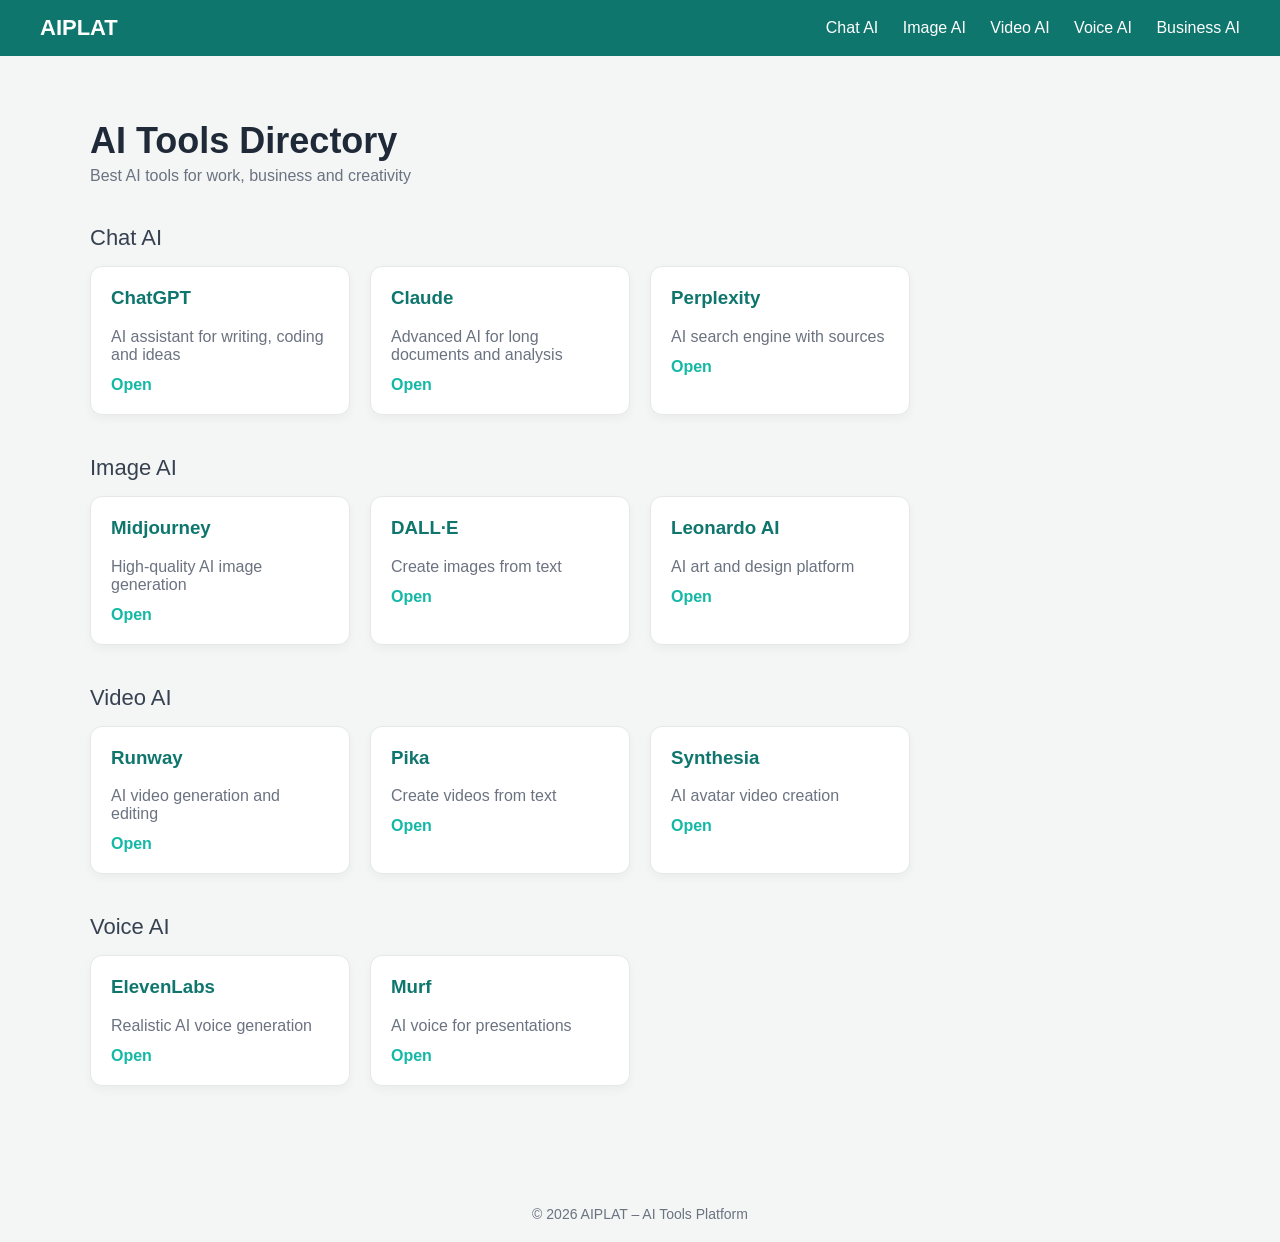
==== index.html @ 3ba09c07 "Update index.html" ====
<!DOCTYPE html>
<html lang="en">
<head>
<meta charset="UTF-8" />
<meta name="viewport" content="width=device-width, initial-scale=1.0"/>

<title>AIPLAT – AI Tools Directory</title>
<meta name="description" content="Discover the best AI tools in one place">

<style>
body {
  font-family: Arial, sans-serif;
  background: #f3f6f5;
  margin: 0;
  color: #1f2937;
}

/* NAVBAR */
.navbar {
  background: #0f766e;
  color: white;
  padding: 15px 40px;
  display: flex;
  justify-content: space-between;
  align-items: center;
}

.logo {
  font-size: 22px;
  font-weight: bold;
}

.nav-links a {
  color: white;
  margin-left: 20px;
  text-decoration: none;
  font-weight: 500;
}

.nav-links a:hover {
  opacity: 0.8;
}

/* MAIN */
.container {
  max-width: 1100px;
  margin: auto;
  padding: 40px 20px;
}

h1 {
  font-size: 36px;
  margin-bottom: 5px;
}

.subtitle {
  color: #6b7280;
  margin-bottom: 30px;
}

/* GRID */
.grid {
  display: grid;
  grid-template-columns: repeat(auto-fill, minmax(260px, 1fr));
  gap: 20px;
}

/* CARDS */
.card {
  background: white;
  padding: 20px;
  border-radius: 12px;
  border: 1px solid #e5e7eb;
  box-shadow: 0 4px 10px rgba(0,0,0,0.04);
  transition: all 0.2s ease;
}

.card:hover {
  transform: translateY(-5px);
  box-shadow: 0 10px 20px rgba(0,0,0,0.08);
  border-color: #14b8a6;
}

.card h3 {
  margin-top: 0;
  color: #0f766e;
}

.card p {
  color: #6b7280;
  margin-bottom: 12px;
}

.card a {
  color: #14b8a6;
  text-decoration: none;
  font-weight: bold;
}

.card a:hover {
  text-decoration: underline;
}

/* CATEGORY TITLE */
.section-title {
  margin-top: 40px;
  margin-bottom: 15px;
  font-size: 22px;
  color: #374151;
}

/* FOOTER */
.footer {
  margin-top: 60px;
  padding: 20px;
  text-align: center;
  color: #6b7280;
  font-size: 14px;
}
</style>
</head>
<body>

<!-- NAVBAR -->
<div class="navbar">
  <div class="logo">AIPLAT</div>
  <div class="nav-links">
    <a href="#">Chat AI</a>
    <a href="#">Image AI</a>
    <a href="#">Video AI</a>
    <a href="#">Voice AI</a>
    <a href="#">Business AI</a>
  </div>
</div>

<div class="container">
  <h1>AI Tools Directory</h1>
  <div class="subtitle">Best AI tools for work, business and creativity</div>

  <!-- CHAT AI -->
  <div class="section-title">Chat AI</div>
  <div class="grid">
    <div class="card">
      <h3>ChatGPT</h3>
      <p>AI assistant for writing, coding and ideas</p>
      <a href="https://chat.openai.com" target="_blank">Open</a>
    </div>

    <div class="card">
      <h3>Claude</h3>
      <p>Advanced AI for long documents and analysis</p>
      <a href="https://claude.ai" target="_blank">Open</a>
    </div>

    <div class="card">
      <h3>Perplexity</h3>
      <p>AI search engine with sources</p>
      <a href="https://perplexity.ai" target="_blank">Open</a>
    </div>
  </div>

  <!-- IMAGE AI -->
  <div class="section-title">Image AI</div>
  <div class="grid">
    <div class="card">
      <h3>Midjourney</h3>
      <p>High-quality AI image generation</p>
      <a href="https://www.midjourney.com" target="_blank">Open</a>
    </div>

    <div class="card">
      <h3>DALL·E</h3>
      <p>Create images from text</p>
      <a href="https://openai.com/dall-e" target="_blank">Open</a>
    </div>

    <div class="card">
      <h3>Leonardo AI</h3>
      <p>AI art and design platform</p>
      <a href="https://leonardo.ai" target="_blank">Open</a>
    </div>
  </div>

  <!-- VIDEO AI -->
  <div class="section-title">Video AI</div>
  <div class="grid">
    <div class="card">
      <h3>Runway</h3>
      <p>AI video generation and editing</p>
      <a href="https://runwayml.com" target="_blank">Open</a>
    </div>

    <div class="card">
      <h3>Pika</h3>
      <p>Create videos from text</p>
      <a href="https://pika.art" target="_blank">Open</a>
    </div>

    <div class="card">
      <h3>Synthesia</h3>
      <p>AI avatar video creation</p>
      <a href="https://www.synthesia.io" target="_blank">Open</a>
    </div>
  </div>

  <!-- VOICE AI -->
  <div class="section-title">Voice AI</div>
  <div class="grid">
    <div class="card">
      <h3>ElevenLabs</h3>
      <p>Realistic AI voice generation</p>
      <a href="https://elevenlabs.io" target="_blank">Open</a>
    </div>

    <div class="card">
      <h3>Murf</h3>
      <p>AI voice for presentations</p>
      <a href="https://murf.ai" target="_blank">Open</a>
    </div>
  </div>

</div>

<div class="footer">
  © 2026 AIPLAT – AI Tools Platform
</div>

</body>
</html>
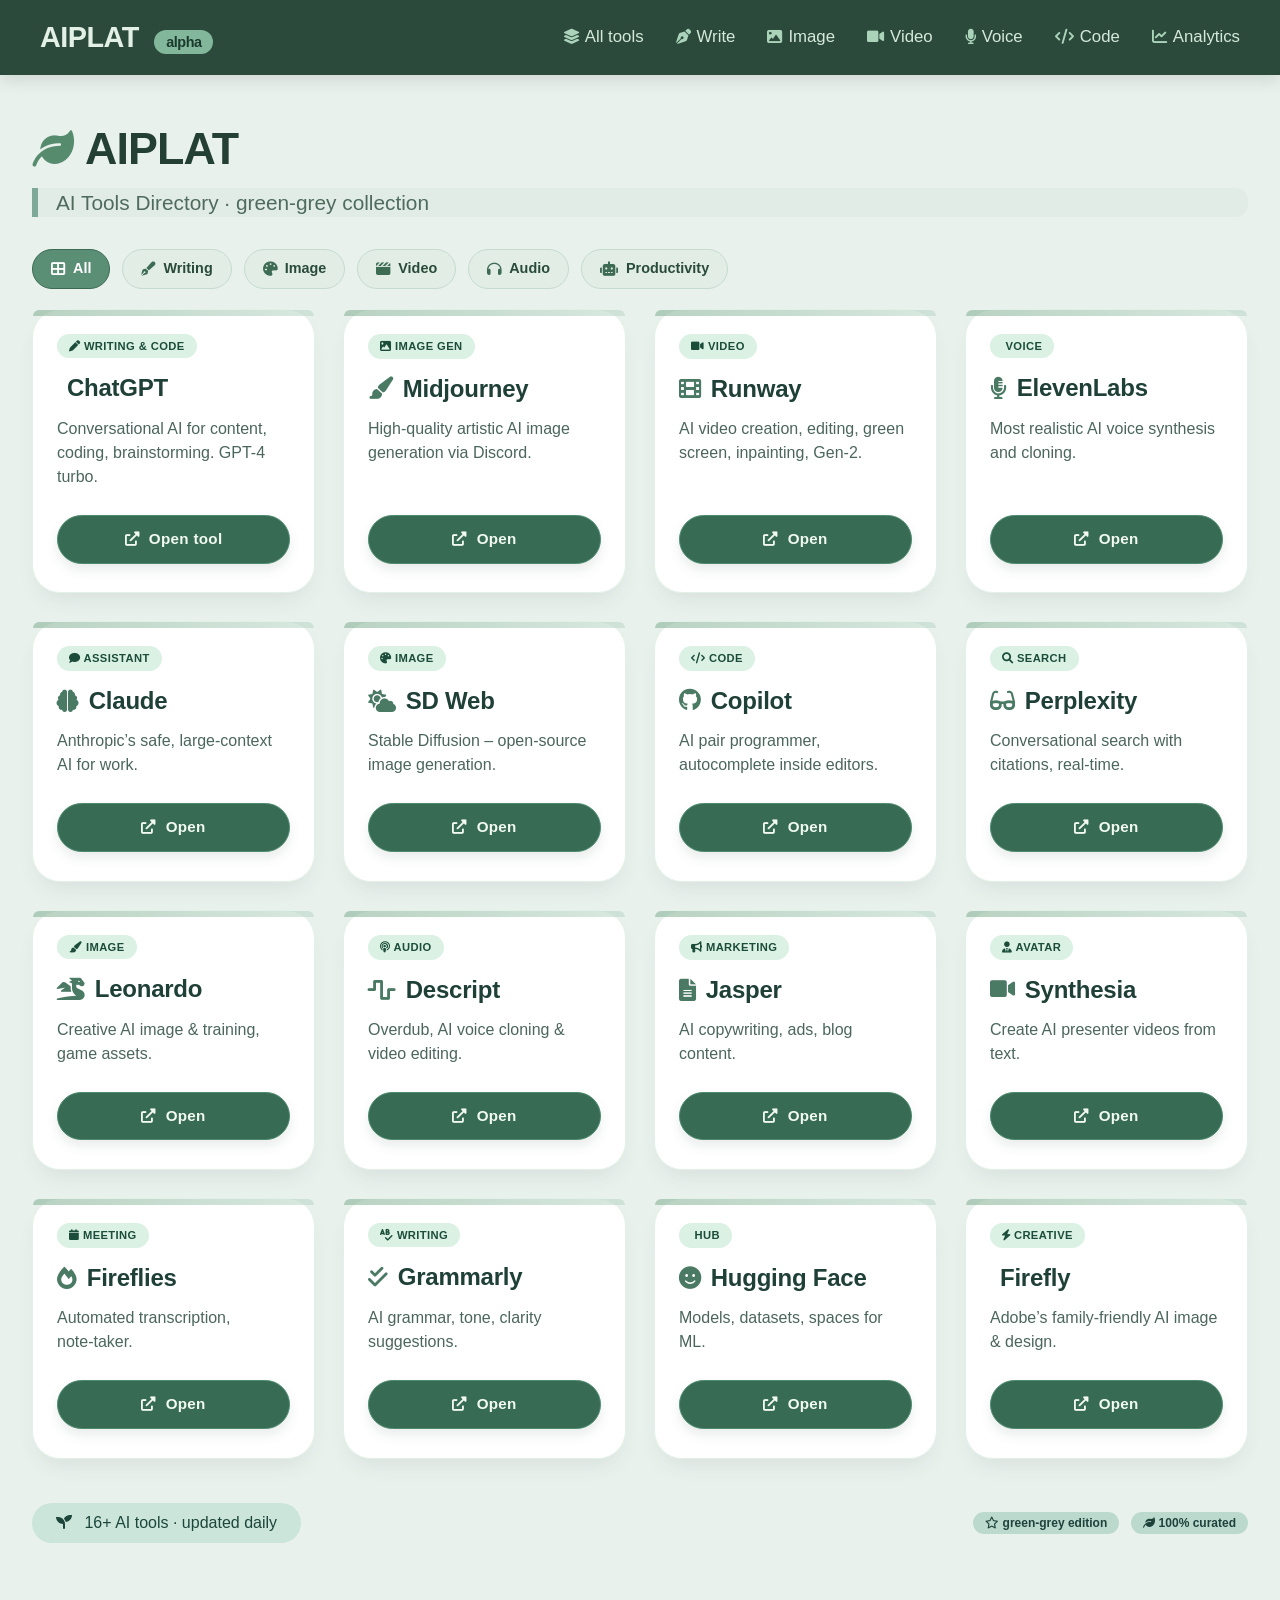
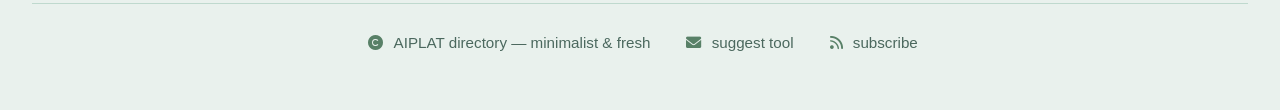
==== commit 41c9f5a5: "Update index.html" ====
--- a/index.html
+++ b/index.html
@@ -1,229 +1,520 @@
 <!DOCTYPE html>
 <html lang="en">
 <head>
-<meta charset="UTF-8" />
-<meta name="viewport" content="width=device-width, initial-scale=1.0"/>
-
-<title>AIPLAT – AI Tools Directory</title>
-<meta name="description" content="Discover the best AI tools in one place">
-
-<style>
-body {
-  font-family: Arial, sans-serif;
-  background: #f3f6f5;
-  margin: 0;
-  color: #1f2937;
-}
-
-/* NAVBAR */
-.navbar {
-  background: #0f766e;
-  color: white;
-  padding: 15px 40px;
-  display: flex;
-  justify-content: space-between;
-  align-items: center;
-}
-
-.logo {
-  font-size: 22px;
-  font-weight: bold;
-}
-
-.nav-links a {
-  color: white;
-  margin-left: 20px;
-  text-decoration: none;
-  font-weight: 500;
-}
-
-.nav-links a:hover {
-  opacity: 0.8;
-}
-
-/* MAIN */
-.container {
-  max-width: 1100px;
-  margin: auto;
-  padding: 40px 20px;
-}
-
-h1 {
-  font-size: 36px;
-  margin-bottom: 5px;
-}
-
-.subtitle {
-  color: #6b7280;
-  margin-bottom: 30px;
-}
-
-/* GRID */
-.grid {
-  display: grid;
-  grid-template-columns: repeat(auto-fill, minmax(260px, 1fr));
-  gap: 20px;
-}
-
-/* CARDS */
-.card {
-  background: white;
-  padding: 20px;
-  border-radius: 12px;
-  border: 1px solid #e5e7eb;
-  box-shadow: 0 4px 10px rgba(0,0,0,0.04);
-  transition: all 0.2s ease;
-}
-
-.card:hover {
-  transform: translateY(-5px);
-  box-shadow: 0 10px 20px rgba(0,0,0,0.08);
-  border-color: #14b8a6;
-}
-
-.card h3 {
-  margin-top: 0;
-  color: #0f766e;
-}
-
-.card p {
-  color: #6b7280;
-  margin-bottom: 12px;
-}
-
-.card a {
-  color: #14b8a6;
-  text-decoration: none;
-  font-weight: bold;
-}
-
-.card a:hover {
-  text-decoration: underline;
-}
-
-/* CATEGORY TITLE */
-.section-title {
-  margin-top: 40px;
-  margin-bottom: 15px;
-  font-size: 22px;
-  color: #374151;
-}
-
-/* FOOTER */
-.footer {
-  margin-top: 60px;
-  padding: 20px;
-  text-align: center;
-  color: #6b7280;
-  font-size: 14px;
-}
-</style>
+  <meta charset="UTF-8" />
+  <meta name="viewport" content="width=device-width, initial-scale=1.0"/>
+  <title>AIPLAT – green & grey directory</title>
+  <meta name="description" content="Curated AI tools in a fresh green-grey platform.">
+  <!-- Font Awesome 6 (free) for clean icons -->
+  <link rel="stylesheet" href="https://cdnjs.cloudflare.com/ajax/libs/font-awesome/6.0.0-beta3/css/all.min.css">
+  <style>
+    /* green-grey palette – soft, natural, sophisticated */
+    * {
+      margin: 0;
+      padding: 0;
+      box-sizing: border-box;
+    }
+
+    body {
+      font-family: 'Inter', -apple-system, BlinkMacSystemFont, 'Segoe UI', Roboto, Arial, sans-serif;
+      background: #e9f1ed;  /* soft minty grey-green */
+      color: #1e2e2b;
+      line-height: 1.5;
+      padding: 0;
+    }
+
+    /* elegant navigation – sage & deep forest */
+    .navbar {
+      background: #2c4a3b;  /* deep pine */
+      color: #f0f7ec;
+      padding: 1rem 2.5rem;
+      display: flex;
+      flex-wrap: wrap;
+      align-items: center;
+      justify-content: space-between;
+      box-shadow: 0 6px 14px rgba(35, 55, 40, 0.12);
+    }
+
+    .logo-area {
+      display: flex;
+      align-items: baseline;
+      gap: 8px;
+    }
+
+    .logo {
+      font-size: 1.8rem;
+      font-weight: 700;
+      letter-spacing: -0.5px;
+      color: #e3f0e5;
+    }
+
+    .logo span {
+      background: #83b79b;  /* soft sage */
+      padding: 4px 12px;
+      border-radius: 30px;
+      font-size: 0.9rem;
+      font-weight: 600;
+      color: #1a3a2c;
+      margin-left: 8px;
+    }
+
+    .nav-links {
+      display: flex;
+      gap: 2rem;
+      list-style: none;
+      font-weight: 500;
+    }
+
+    .nav-links a {
+      color: #d4e9da;
+      text-decoration: none;
+      font-size: 1.05rem;
+      padding: 6px 0;
+      border-bottom: 2px solid transparent;
+      transition: 0.2s;
+      display: flex;
+      align-items: center;
+      gap: 6px;
+    }
+
+    .nav-links a i {
+      color: #aad3ba;
+      font-size: 0.95rem;
+    }
+
+    .nav-links a:hover {
+      border-bottom-color: #cfe9d3;
+      color: white;
+    }
+
+    /* main container – soft grey-green background */
+    .container {
+      max-width: 1300px;
+      margin: 2.5rem auto;
+      padding: 0 2rem;
+    }
+
+    /* subtle blend with body */
+    .page-header {
+      margin-bottom: 2rem;
+    }
+
+    .page-header h1 {
+      font-size: 2.8rem;
+      font-weight: 700;
+      color: #244034;  /* dark green-grey */
+      letter-spacing: -0.02em;
+      display: flex;
+      align-items: center;
+      gap: 12px;
+    }
+
+    .page-header h1 i {
+      color: #578b6e;
+      font-size: 2.6rem;
+    }
+
+    .page-header h2 {
+      color: #4e6b5e;
+      font-weight: 450;
+      font-size: 1.3rem;
+      margin-top: 6px;
+      border-left: 6px solid #7ea996;
+      padding-left: 18px;
+      background: rgba(142, 178, 152, 0.08);
+      border-radius: 0 12px 12px 0;
+      line-height: 1.4;
+    }
+
+    /* filter / subsection hint (soft) */
+    .subsection-tag {
+      display: flex;
+      gap: 12px;
+      margin: 30px 0 20px;
+      flex-wrap: wrap;
+    }
+
+    .pill {
+      background: #e1ede5;
+      color: #2a4b3a;
+      padding: 8px 18px;
+      border-radius: 40px;
+      font-size: 0.9rem;
+      font-weight: 550;
+      display: inline-flex;
+      align-items: center;
+      gap: 8px;
+      border: 1px solid #c6dbd0;
+      transition: all 0.2s;
+    }
+
+    .pill i {
+      color: #3e6b54;
+    }
+
+    .pill.active {
+      background: #5a8f75;
+      color: white;
+      border-color: #3c6a53;
+    }
+
+    .pill.active i {
+      color: white;
+    }
+
+    /* grid – fresh card design */
+    .grid {
+      display: grid;
+      grid-template-columns: repeat(auto-fill, minmax(270px, 1fr));
+      gap: 28px;
+      margin-top: 20px;
+    }
+
+    .card {
+      background: #fffffffb;
+      backdrop-filter: blur(2px);
+      padding: 1.5rem 1.5rem 1.8rem;
+      border-radius: 28px;
+      box-shadow: 0 12px 22px -8px rgba(40, 65, 55, 0.1);
+      transition: all 0.25s ease;
+      display: flex;
+      flex-direction: column;
+      border: 1px solid #e2f0e7;
+      position: relative;
+    }
+
+    .card:hover {
+      transform: translateY(-6px);
+      box-shadow: 0 22px 28px -12px #2c5a4733;
+      border-color: #aac7b9;
+      background: white;
+    }
+
+    /* subtle decoration */
+    .card::after {
+      content: '';
+      position: absolute;
+      top: 0;
+      left: 0;
+      width: 100%;
+      height: 6px;
+      background: linear-gradient(90deg, #88b398, #bed9cb);
+      border-radius: 28px 28px 0 0;
+      opacity: 0.6;
+    }
+
+    .card h3 {
+      margin-top: 8px;
+      margin-bottom: 10px;
+      font-weight: 700;
+      font-size: 1.5rem;
+      color: #1f4037;
+      letter-spacing: -0.01em;
+      display: flex;
+      align-items: center;
+      gap: 10px;
+    }
+
+    .card h3 i {
+      color: #4a7a64;
+      font-size: 1.4rem;
+    }
+
+    .card p {
+      color: #4b665c;
+      margin-bottom: 22px;
+      font-size: 1rem;
+      line-height: 1.5;
+      flex: 1;
+    }
+
+    .card a {
+      color: #f1f9f0;
+      background: #376b53;
+      text-decoration: none;
+      font-weight: 600;
+      padding: 12px 20px;
+      border-radius: 50px;
+      display: inline-flex;
+      align-items: center;
+      justify-content: center;
+      gap: 10px;
+      transition: 0.2s;
+      border: none;
+      font-size: 0.95rem;
+      letter-spacing: 0.3px;
+      box-shadow: 0 6px 12px #244e3d1a;
+      margin-top: 4px;
+      border: 1px solid #4d8a70;
+    }
+
+    .card a i {
+      font-size: 0.9rem;
+    }
+
+    .card a:hover {
+      background: #1f4d3b;
+      border-color: #2a6049;
+      box-shadow: 0 8px 16px #1d402f33;
+    }
+
+    /* category badges inside cards (tiny) */
+    .tool-cat {
+      display: inline-block;
+      background: #daf1e4;
+      color: #1c4d3a;
+      font-size: 0.7rem;
+      font-weight: 700;
+      padding: 4px 12px;
+      border-radius: 50px;
+      margin-bottom: 4px;
+      letter-spacing: 0.4px;
+      text-transform: uppercase;
+      align-self: flex-start;
+    }
+
+    /* footer – matching grey-green */
+    .footer-note {
+      margin-top: 60px;
+      text-align: center;
+      color: #4b685e;
+      border-top: 1px solid #bfd9ce;
+      padding-top: 28px;
+      font-size: 0.95rem;
+      display: flex;
+      justify-content: center;
+      gap: 30px;
+      flex-wrap: wrap;
+    }
+
+    .footer-note i {
+      color: #588067;
+      margin: 0 6px;
+    }
+
+    /* responsive */
+    @media (max-width: 700px) {
+      .navbar {
+        flex-direction: column;
+        gap: 14px;
+        padding: 1.2rem;
+      }
+      .nav-links {
+        gap: 1.2rem;
+        flex-wrap: wrap;
+        justify-content: center;
+      }
+      .page-header h1 {
+        font-size: 2rem;
+      }
+    }
+
+    /* custom green-grey touches */
+    .stat-badge {
+      background: #bcd9ce;
+      padding: 2px 12px;
+      border-radius: 30px;
+      font-size: 0.75rem;
+      color: #1e423a;
+      font-weight: 600;
+    }
+
+    .container .grid:last-child {
+      margin-bottom: 10px;
+    }
+  </style>
 </head>
 <body>
 
-<!-- NAVBAR -->
-<div class="navbar">
-  <div class="logo">AIPLAT</div>
-  <div class="nav-links">
-    <a href="#">Chat AI</a>
-    <a href="#">Image AI</a>
-    <a href="#">Video AI</a>
-    <a href="#">Voice AI</a>
-    <a href="#">Business AI</a>
-  </div>
-</div>
-
-<div class="container">
-  <h1>AI Tools Directory</h1>
-  <div class="subtitle">Best AI tools for work, business and creativity</div>
-
-  <!-- CHAT AI -->
-  <div class="section-title">Chat AI</div>
-  <div class="grid">
-    <div class="card">
-      <h3>ChatGPT</h3>
-      <p>AI assistant for writing, coding and ideas</p>
-      <a href="https://chat.openai.com" target="_blank">Open</a>
+  <!-- 🌿 GREEN-GREY NAVBAR with subsections -->
+  <nav class="navbar">
+    <div class="logo-area">
+      <div class="logo">AIPLAT <span>alpha</span></div>
     </div>
-
-    <div class="card">
-      <h3>Claude</h3>
-      <p>Advanced AI for long documents and analysis</p>
-      <a href="https://claude.ai" target="_blank">Open</a>
+    <ul class="nav-links">
+      <li><a href="#"><i class="fas fa-layer-group"></i> All tools</a></li>
+      <li><a href="#"><i class="fas fa-pen-nib"></i> Write</a></li>
+      <li><a href="#"><i class="fas fa-image"></i> Image</a></li>
+      <li><a href="#"><i class="fas fa-video"></i> Video</a></li>
+      <li><a href="#"><i class="fas fa-microphone"></i> Voice</a></li>
+      <li><a href="#"><i class="fas fa-code"></i> Code</a></li>
+      <li><a href="#"><i class="fas fa-chart-line"></i> Analytics</a></li>
+    </ul>
+  </nav>
+
+  <div class="container">
+    <!-- header area with subtle subsection pills (matching navbar subsections) -->
+    <div class="page-header">
+      <h1>
+        <i class="fas fa-leaf" style="color: #578b6e;"></i> AIPLAT
+      </h1>
+      <h2>AI Tools Directory · green‑grey collection</h2>
     </div>
 
-    <div class="card">
-      <h3>Perplexity</h3>
-      <p>AI search engine with sources</p>
-      <a href="https://perplexity.ai" target="_blank">Open</a>
+    <!-- interactive subsection visual (matching nav) -->
+    <div class="subsection-tag">
+      <span class="pill active"><i class="fas fa-th-large"></i> All</span>
+      <span class="pill"><i class="fas fa-pen-fancy"></i> Writing</span>
+      <span class="pill"><i class="fas fa-palette"></i> Image</span>
+      <span class="pill"><i class="fas fa-clapperboard"></i> Video</span>
+      <span class="pill"><i class="fas fa-headphones"></i> Audio</span>
+      <span class="pill"><i class="fas fa-robot"></i> Productivity</span>
     </div>
-  </div>
-
-  <!-- IMAGE AI -->
-  <div class="section-title">Image AI</div>
-  <div class="grid">
-    <div class="card">
-      <h3>Midjourney</h3>
-      <p>High-quality AI image generation</p>
-      <a href="https://www.midjourney.com" target="_blank">Open</a>
+
+    <!-- ✦ EXPANDED GRID – 12 AI tools, beautifully styled ✦ -->
+    <div class="grid">
+
+      <!-- 1. ChatGPT (writing/code) -->
+      <div class="card">
+        <span class="tool-cat"><i class="fas fa-pen"></i> Writing & code</span>
+        <h3><i class="fab fa-openai"></i> ChatGPT</h3>
+        <p>Conversational AI for content, coding, brainstorming. GPT-4 turbo.</p>
+        <a href="https://chat.openai.com" target="_blank"><i class="fas fa-external-link-alt"></i> Open tool</a>
+      </div>
+
+      <!-- 2. Midjourney (image) -->
+      <div class="card">
+        <span class="tool-cat"><i class="fas fa-image"></i> Image gen</span>
+        <h3><i class="fas fa-paint-brush"></i> Midjourney</h3>
+        <p>High‑quality artistic AI image generation via Discord.</p>
+        <a href="https://www.midjourney.com" target="_blank"><i class="fas fa-external-link-alt"></i> Open</a>
+      </div>
+
+      <!-- 3. Runway (video) -->
+      <div class="card">
+        <span class="tool-cat"><i class="fas fa-video"></i> Video</span>
+        <h3><i class="fas fa-film"></i> Runway</h3>
+        <p>AI video creation, editing, green screen, inpainting, Gen-2.</p>
+        <a href="https://runwayml.com" target="_blank"><i class="fas fa-external-link-alt"></i> Open</a>
+      </div>
+
+      <!-- 4. ElevenLabs (voice) -->
+      <div class="card">
+        <span class="tool-cat"><i class="fas fa-waveform"></i> Voice</span>
+        <h3><i class="fas fa-microphone-alt"></i> ElevenLabs</h3>
+        <p>Most realistic AI voice synthesis and cloning.</p>
+        <a href="https://elevenlabs.io" target="_blank"><i class="fas fa-external-link-alt"></i> Open</a>
+      </div>
+
+      <!-- 5. Claude (AI assistant) -->
+      <div class="card">
+        <span class="tool-cat"><i class="fas fa-comment"></i> Assistant</span>
+        <h3><i class="fas fa-brain"></i> Claude</h3>
+        <p>Anthropic’s safe, large‑context AI for work.</p>
+        <a href="https://claude.ai" target="_blank"><i class="fas fa-external-link-alt"></i> Open</a>
+      </div>
+
+      <!-- 6. Stable Diffusion (image) -->
+      <div class="card">
+        <span class="tool-cat"><i class="fas fa-palette"></i> Image</span>
+        <h3><i class="fas fa-cloud-sun"></i> SD Web</h3>
+        <p>Stable Diffusion – open‑source image generation.</p>
+        <a href="https://stability.ai" target="_blank"><i class="fas fa-external-link-alt"></i> Open</a>
+      </div>
+
+      <!-- 7. GitHub Copilot (code) -->
+      <div class="card">
+        <span class="tool-cat"><i class="fas fa-code"></i> Code</span>
+        <h3><i class="fab fa-github"></i> Copilot</h3>
+        <p>AI pair programmer, autocomplete inside editors.</p>
+        <a href="https://github.com/features/copilot" target="_blank"><i class="fas fa-external-link-alt"></i> Open</a>
+      </div>
+
+      <!-- 8. Perplexity AI (research) -->
+      <div class="card">
+        <span class="tool-cat"><i class="fas fa-magnifying-glass"></i> Search</span>
+        <h3><i class="fas fa-glasses"></i> Perplexity</h3>
+        <p>Conversational search with citations, real‑time.</p>
+        <a href="https://www.perplexity.ai" target="_blank"><i class="fas fa-external-link-alt"></i> Open</a>
+      </div>
+
+      <!-- 9. Leonardo.Ai (image) -->
+      <div class="card">
+        <span class="tool-cat"><i class="fas fa-paintbrush"></i> Image</span>
+        <h3><i class="fas fa-dragon"></i> Leonardo</h3>
+        <p>Creative AI image & training, game assets.</p>
+        <a href="https://leonardo.ai" target="_blank"><i class="fas fa-external-link-alt"></i> Open</a>
+      </div>
+
+      <!-- 10. Descript (audio/video) -->
+      <div class="card">
+        <span class="tool-cat"><i class="fas fa-podcast"></i> Audio</span>
+        <h3><i class="fas fa-wave-square"></i> Descript</h3>
+        <p>Overdub, AI voice cloning & video editing.</p>
+        <a href="https://www.descript.com" target="_blank"><i class="fas fa-external-link-alt"></i> Open</a>
+      </div>
+
+      <!-- 11. Jasper (marketing) -->
+      <div class="card">
+        <span class="tool-cat"><i class="fas fa-bullhorn"></i> Marketing</span>
+        <h3><i class="fas fa-file-alt"></i> Jasper</h3>
+        <p>AI copywriting, ads, blog content.</p>
+        <a href="https://www.jasper.ai" target="_blank"><i class="fas fa-external-link-alt"></i> Open</a>
+      </div>
+
+      <!-- 12. Synthesia (avatar video) -->
+      <div class="card">
+        <span class="tool-cat"><i class="fas fa-user-tie"></i> Avatar</span>
+        <h3><i class="fas fa-video"></i> Synthesia</h3>
+        <p>Create AI presenter videos from text.</p>
+        <a href="https://www.synthesia.io" target="_blank"><i class="fas fa-external-link-alt"></i> Open</a>
+      </div>
+
+      <!-- 13. Fireflies.ai (meeting notes) -->
+      <div class="card">
+        <span class="tool-cat"><i class="fas fa-calendar"></i> Meeting</span>
+        <h3><i class="fas fa-fire"></i> Fireflies</h3>
+        <p>Automated transcription, note‑taker.</p>
+        <a href="https://fireflies.ai" target="_blank"><i class="fas fa-external-link-alt"></i> Open</a>
+      </div>
+
+      <!-- 14. Grammarly (writing) -->
+      <div class="card">
+        <span class="tool-cat"><i class="fas fa-spell-check"></i> Writing</span>
+        <h3><i class="fas fa-check-double"></i> Grammarly</h3>
+        <p>AI grammar, tone, clarity suggestions.</p>
+        <a href="https://www.grammarly.com" target="_blank"><i class="fas fa-external-link-alt"></i> Open</a>
+      </div>
+
+      <!-- 15. Hugging Face (community) -->
+      <div class="card">
+        <span class="tool-cat"><i class="fas fa-emoji"></i> Hub</span>
+        <h3><i class="fas fa-smile"></i> Hugging Face</h3>
+        <p>Models, datasets, spaces for ML.</p>
+        <a href="https://huggingface.co" target="_blank"><i class="fas fa-external-link-alt"></i> Open</a>
+      </div>
+
+      <!-- 16. Adobe Firefly (generative) -->
+      <div class="card">
+        <span class="tool-cat"><i class="fas fa-bolt"></i> Creative</span>
+        <h3><i class="fab fa-adobe"></i> Firefly</h3>
+        <p>Adobe’s family‑friendly AI image & design.</p>
+        <a href="https://firefly.adobe.com" target="_blank"><i class="fas fa-external-link-alt"></i> Open</a>
+      </div>
+
+    </div> <!-- end grid -->
+
+    <!-- subtle extra info: more tools / community (green-grey) -->
+    <div style="display: flex; justify-content: space-between; align-items: center; margin-top: 44px; flex-wrap: wrap;">
+      <span style="background: #cbe5db; padding: 8px 24px; border-radius: 50px; color: #1d463a; font-weight: 500;">
+        <i class="fas fa-seedling" style="margin-right: 8px;"></i> 16+ AI tools · updated daily
+      </span>
+      <span style="display: flex; gap: 12px;">
+        <span class="stat-badge"><i class="far fa-star"></i> green‑grey edition</span>
+        <span class="stat-badge"><i class="fas fa-leaf"></i> 100% curated</span>
+      </span>
     </div>
 
-    <div class="card">
-      <h3>DALL·E</h3>
-      <p>Create images from text</p>
-      <a href="https://openai.com/dall-e" target="_blank">Open</a>
+    <!-- simple footer matching palette -->
+    <div class="footer-note">
+      <span><i class="fas fa-copyright"></i> AIPLAT directory — minimalist & fresh</span>
+      <span><i class="fas fa-envelope"></i> suggest tool</span>
+      <span><i class="fas fa-rss"></i> subscribe</span>
     </div>
 
-    <div class="card">
-      <h3>Leonardo AI</h3>
-      <p>AI art and design platform</p>
-      <a href="https://leonardo.ai" target="_blank">Open</a>
-    </div>
-  </div>
-
-  <!-- VIDEO AI -->
-  <div class="section-title">Video AI</div>
-  <div class="grid">
-    <div class="card">
-      <h3>Runway</h3>
-      <p>AI video generation and editing</p>
-      <a href="https://runwayml.com" target="_blank">Open</a>
-    </div>
-
-    <div class="card">
-      <h3>Pika</h3>
-      <p>Create videos from text</p>
-      <a href="https://pika.art" target="_blank">Open</a>
-    </div>
-
-    <div class="card">
-      <h3>Synthesia</h3>
-      <p>AI avatar video creation</p>
-      <a href="https://www.synthesia.io" target="_blank">Open</a>
-    </div>
-  </div>
-
-  <!-- VOICE AI -->
-  <div class="section-title">Voice AI</div>
-  <div class="grid">
-    <div class="card">
-      <h3>ElevenLabs</h3>
-      <p>Realistic AI voice generation</p>
-      <a href="https://elevenlabs.io" target="_blank">Open</a>
-    </div>
-
-    <div class="card">
-      <h3>Murf</h3>
-      <p>AI voice for presentations</p>
-      <a href="https://murf.ai" target="_blank">Open</a>
-    </div>
-  </div>
-
-</div>
-
-<div class="footer">
-  © 2026 AIPLAT – AI Tools Platform
-</div>
-
+  </div> <!-- container -->
+
+  <!-- subtle wave (optional green-grey touch) -->
+  <div style="height: 16px;"></div>
 </body>
 </html>
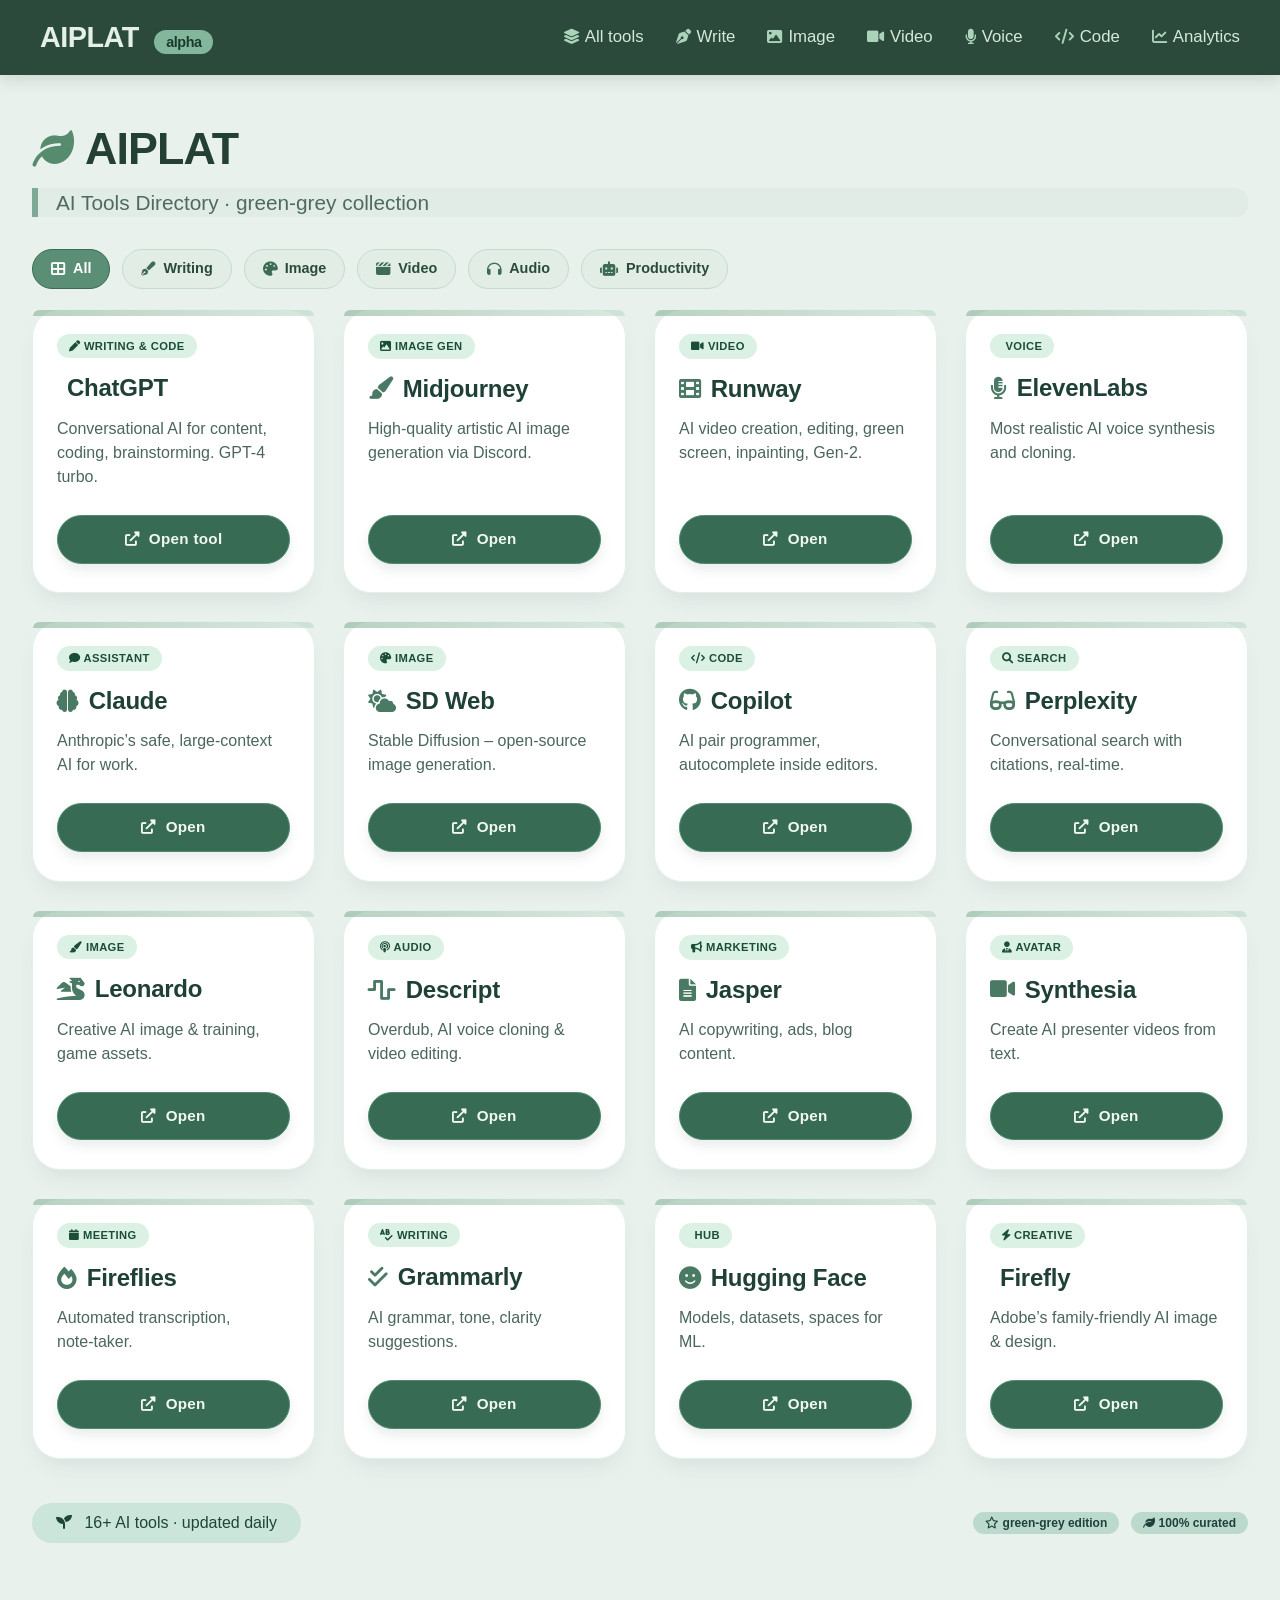
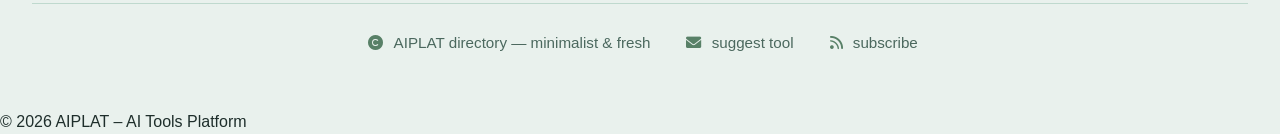
==== commit a2abfa3a: "Update index.html" ====
--- a/index.html
+++ b/index.html
@@ -516,5 +516,8 @@
 
   <!-- subtle wave (optional green-grey touch) -->
   <div style="height: 16px;"></div>
+  <div class="footer">
+  © 2026 AIPLAT – AI Tools Platform
+</div>
 </body>
 </html>
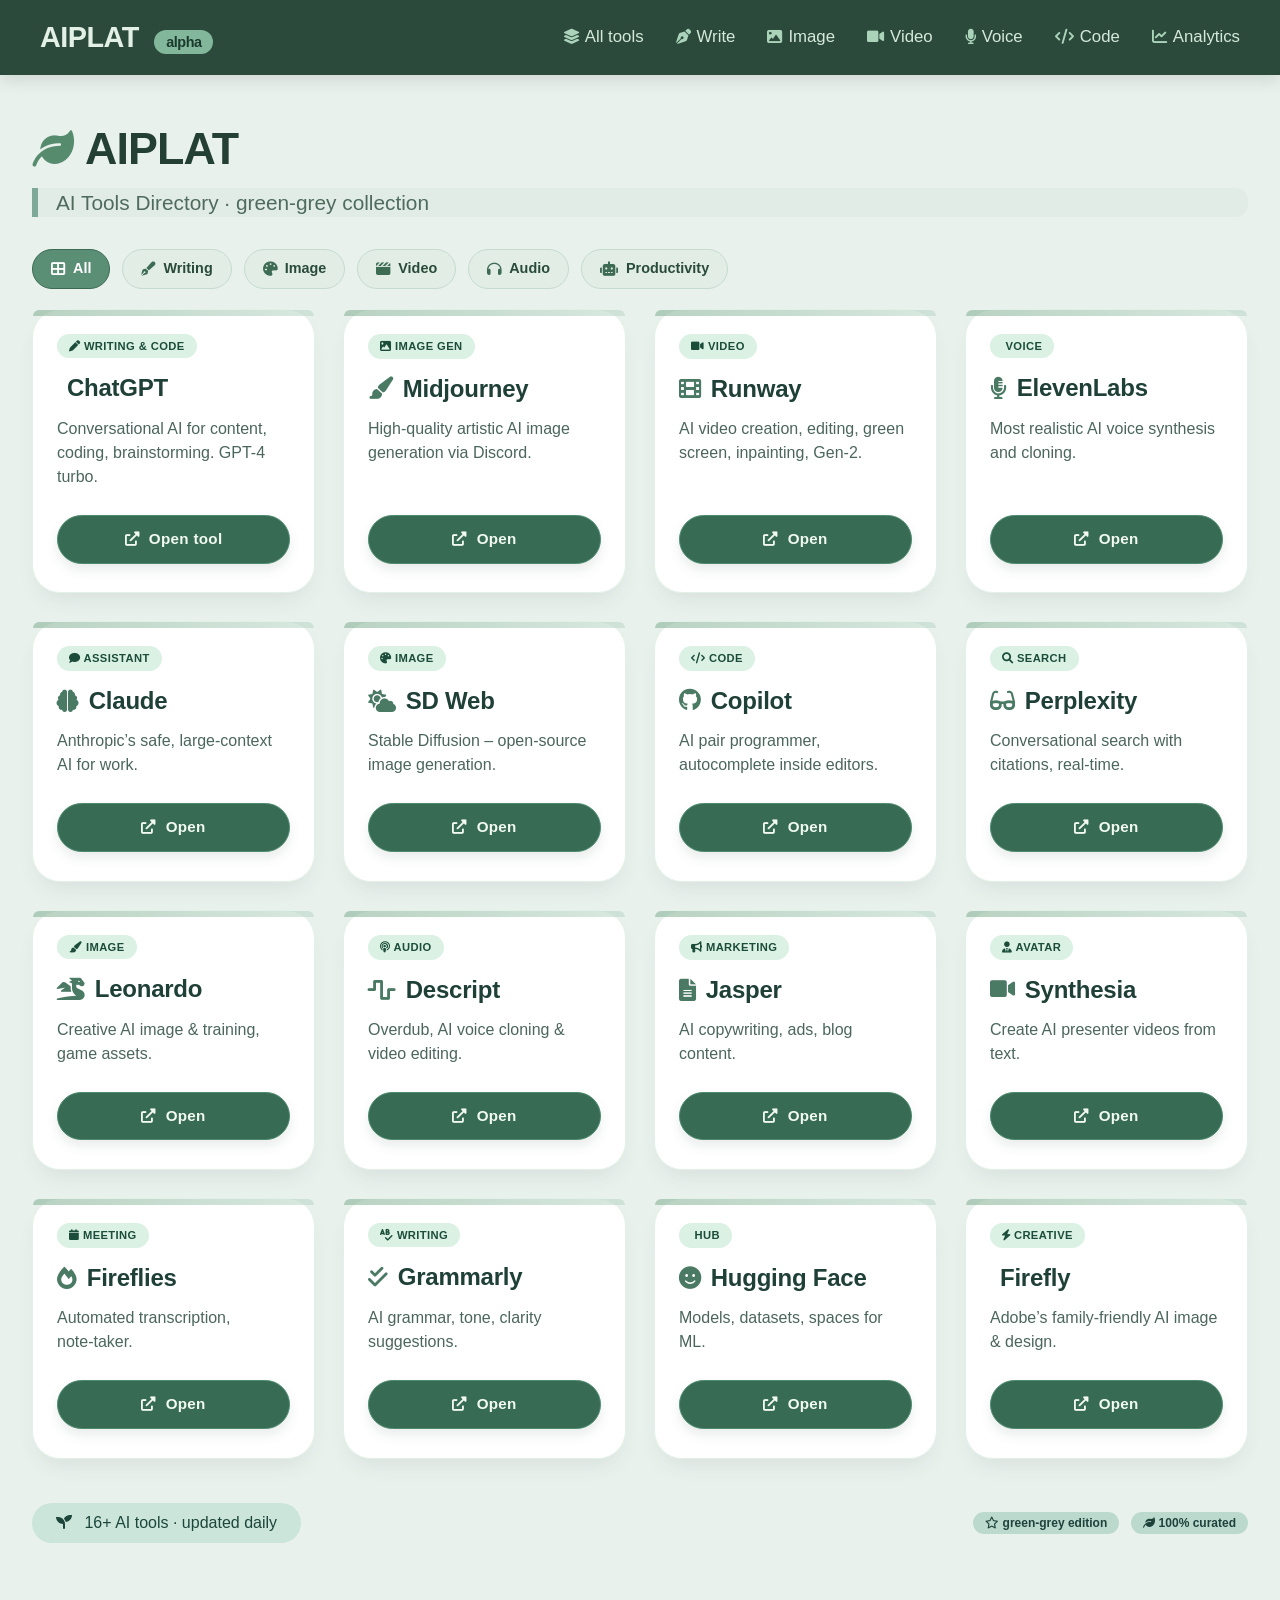
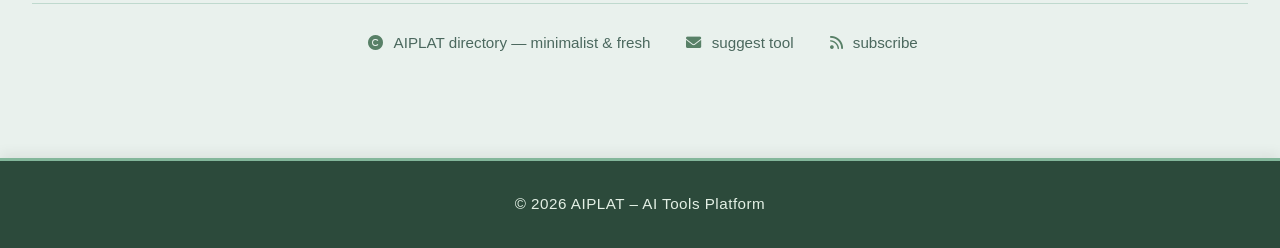
==== commit cb3caecd: "Update index.html" ====
--- a/index.html
+++ b/index.html
@@ -322,6 +322,39 @@
     .container .grid:last-child {
       margin-bottom: 10px;
     }
+
+    /* refined footer - green-grey harmony */
+.footer {
+  background: #2c4a3b;  /* deep pine, matching navbar */
+  color: #e3f0e5;
+  text-align: center;
+  padding: 2rem 1.5rem;
+  margin-top: 3rem;
+  font-size: 0.95rem;
+  letter-spacing: 0.5px;
+  border-top: 3px solid #83b79b;
+  box-shadow: 0 -4px 12px rgba(35, 55, 40, 0.08);
+  font-weight: 450;
+  width: 100%;
+}
+
+.footer i, .footer .fas, .footer .far {
+  color: #aad3ba;
+  margin: 0 6px;
+  transition: color 0.2s;
+}
+
+.footer:hover i {
+  color: #d4f0db;
+}
+
+/* optional small screens adjustment */
+@media (max-width: 700px) {
+  .footer {
+    padding: 1.5rem 1rem;
+    font-size: 0.9rem;
+  }
+}
   </style>
 </head>
 <body>
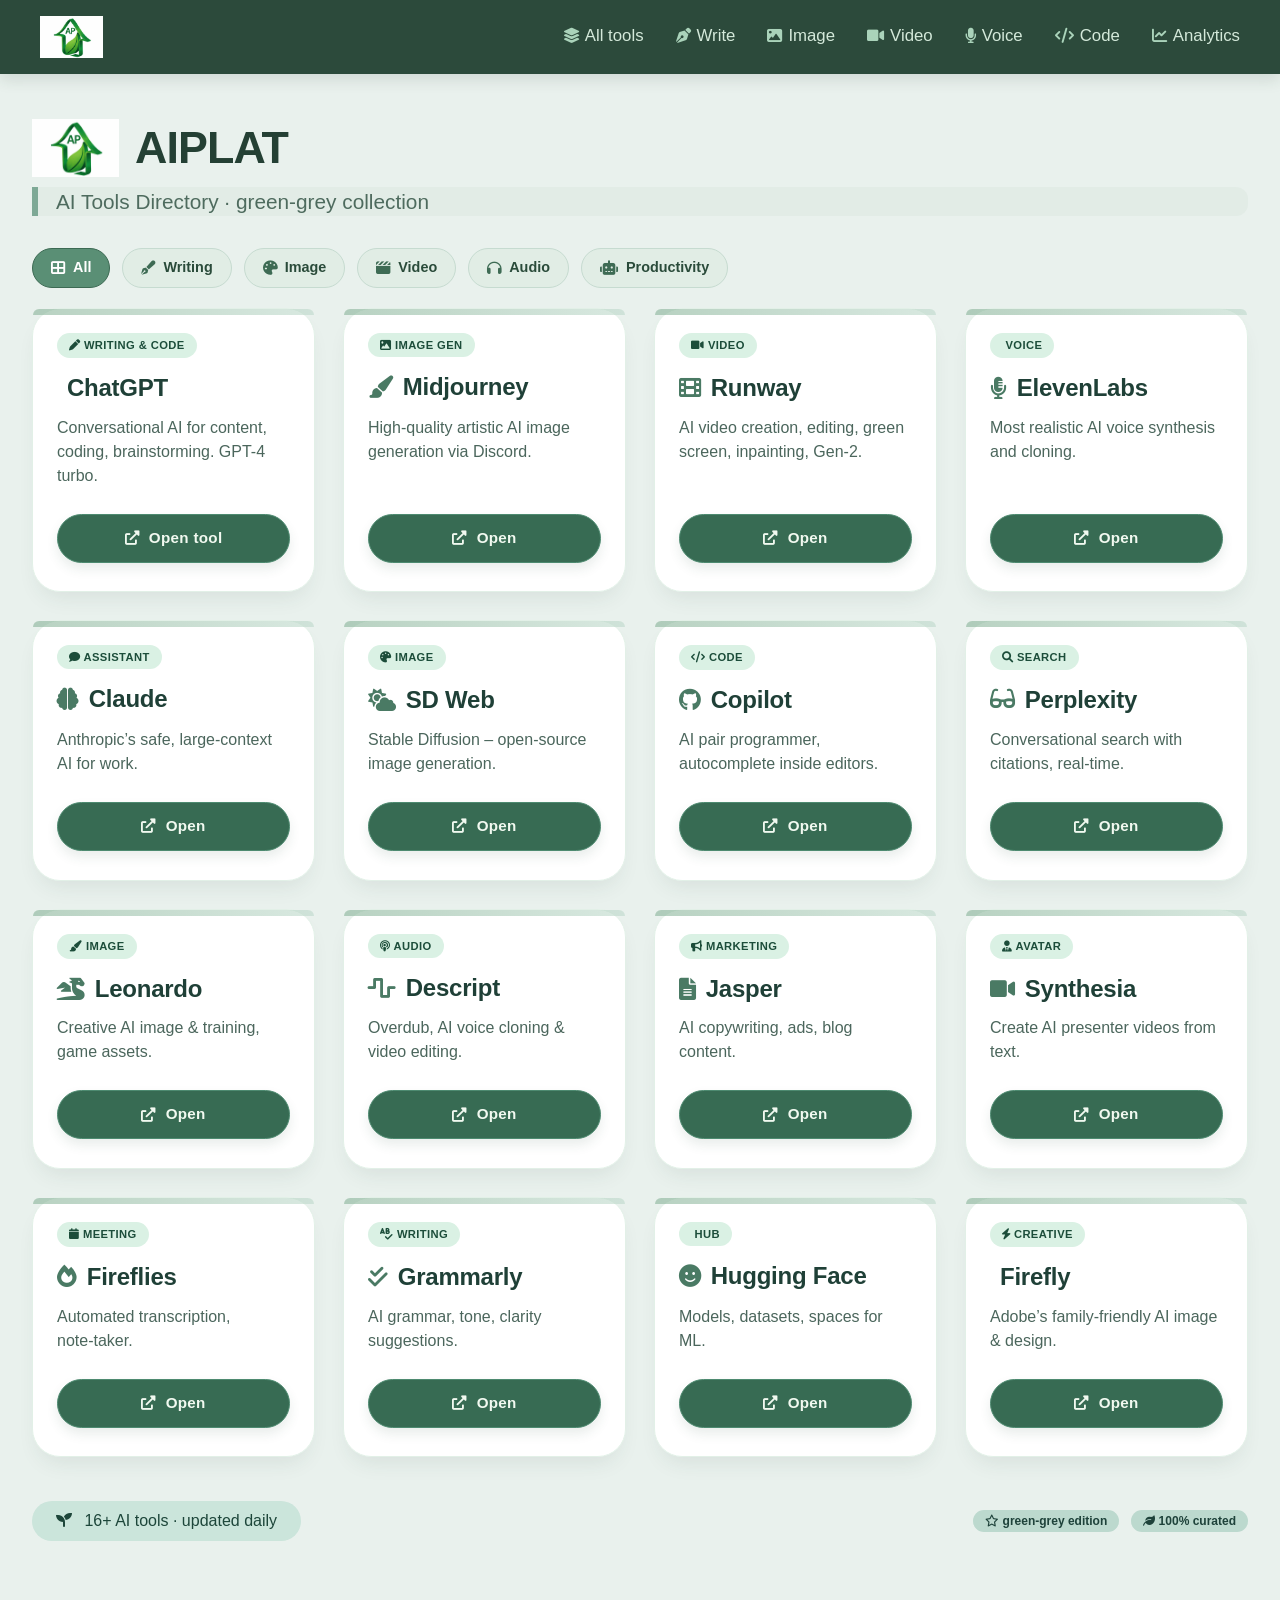
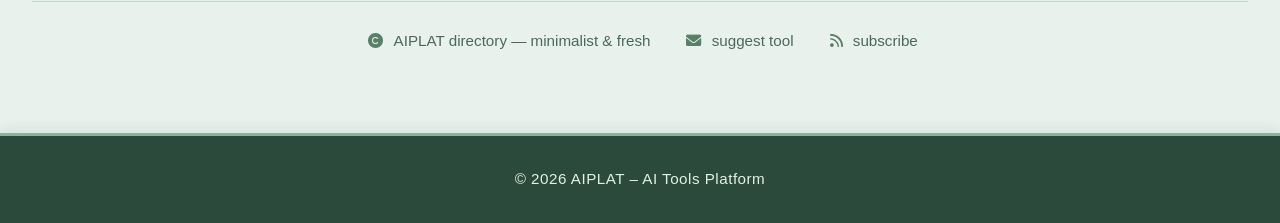
==== commit 8ed1b171: "Update index.html" ====
--- a/index.html
+++ b/index.html
@@ -37,10 +37,26 @@
 
     .logo-area {
       display: flex;
-      align-items: baseline;
+      align-items: center;
       gap: 8px;
     }
 
+    /* RESPONSIVE LOGO IMAGE — replaces leaf icon */
+    .logo-image {
+      display: flex;
+      align-items: center;
+    }
+
+    .logo-image img {
+      height: 42px;
+      width: auto;
+      max-width: 180px;
+      object-fit: contain;
+      display: block;
+      transition: all 0.2s ease;
+    }
+
+    /* text logo fallback – hidden when using img */
     .logo {
       font-size: 1.8rem;
       font-weight: 700;
@@ -49,7 +65,7 @@
     }
 
     .logo span {
-      background: #83b79b;  /* soft sage */
+      background: #83b79b;
       padding: 4px 12px;
       border-radius: 30px;
       font-size: 0.9rem;
@@ -94,7 +110,7 @@
       padding: 0 2rem;
     }
 
-    /* subtle blend with body */
+    /* page header – now with logo image + text */
     .page-header {
       margin-bottom: 2rem;
     }
@@ -102,16 +118,25 @@
     .page-header h1 {
       font-size: 2.8rem;
       font-weight: 700;
-      color: #244034;  /* dark green-grey */
+      color: #244034;
       letter-spacing: -0.02em;
       display: flex;
       align-items: center;
-      gap: 12px;
-    }
-
-    .page-header h1 i {
-      color: #578b6e;
-      font-size: 2.6rem;
+      gap: 16px;
+      flex-wrap: wrap;
+    }
+
+    /* responsive logo inside H1 */
+    .header-logo {
+      display: inline-flex;
+      align-items: center;
+    }
+
+    .header-logo img {
+      height: 58px;
+      width: auto;
+      max-width: 200px;
+      object-fit: contain;
     }
 
     .page-header h2 {
@@ -190,7 +215,6 @@
       background: white;
     }
 
-    /* subtle decoration */
     .card::after {
       content: '';
       position: absolute;
@@ -273,7 +297,7 @@
       align-self: flex-start;
     }
 
-    /* footer – matching grey-green */
+    /* footer – matching grey-green (existing .footer-note) */
     .footer-note {
       margin-top: 60px;
       text-align: center;
@@ -307,6 +331,12 @@
       .page-header h1 {
         font-size: 2rem;
       }
+      .header-logo img {
+        height: 48px;
+      }
+      .logo-image img {
+        height: 38px;
+      }
     }
 
     /* custom green-grey touches */
@@ -323,46 +353,57 @@
       margin-bottom: 10px;
     }
 
-    /* refined footer - green-grey harmony */
-.footer {
-  background: #2c4a3b;  /* deep pine, matching navbar */
-  color: #e3f0e5;
-  text-align: center;
-  padding: 2rem 1.5rem;
-  margin-top: 3rem;
-  font-size: 0.95rem;
-  letter-spacing: 0.5px;
-  border-top: 3px solid #83b79b;
-  box-shadow: 0 -4px 12px rgba(35, 55, 40, 0.08);
-  font-weight: 450;
-  width: 100%;
-}
-
-.footer i, .footer .fas, .footer .far {
-  color: #aad3ba;
-  margin: 0 6px;
-  transition: color 0.2s;
-}
-
-.footer:hover i {
-  color: #d4f0db;
-}
-
-/* optional small screens adjustment */
-@media (max-width: 700px) {
-  .footer {
-    padding: 1.5rem 1rem;
-    font-size: 0.9rem;
-  }
-}
+    /* ===== NEW REFINED FOOTER STYLES (class .footer) ===== */
+    .footer {
+      background: #2c4a3b;  /* deep pine, matching navbar */
+      color: #e3f0e5;
+      text-align: center;
+      padding: 2rem 1.5rem;
+      margin-top: 1.5rem;    /* reduced from 3rem for better flow */
+      font-size: 0.95rem;
+      letter-spacing: 0.5px;
+      border-top: 3px solid #83b79b;
+      box-shadow: 0 -4px 12px rgba(35, 55, 40, 0.08);
+      font-weight: 450;
+      width: 100%;
+    }
+
+    .footer i, .footer .fas, .footer .far {
+      color: #aad3ba;
+      margin: 0 6px;
+      transition: color 0.2s;
+    }
+
+    .footer:hover i {
+      color: #d4f0db;
+    }
+
+    /* small screens adjustment for .footer */
+    @media (max-width: 700px) {
+      .footer {
+        padding: 1.5rem 1rem;
+        font-size: 0.9rem;
+      }
+    }
+
+    /* ensure footer doesn't overlap and has spacing */
+    body > .footer {
+      margin-bottom: 0;
+      position: relative;
+      bottom: 0;
+    }
   </style>
 </head>
 <body>
 
-  <!-- 🌿 GREEN-GREY NAVBAR with subsections -->
+  <!-- 🌿 GREEN-GREY NAVBAR with subsections (logo image integrated) -->
   <nav class="navbar">
     <div class="logo-area">
-      <div class="logo">AIPLAT <span>alpha</span></div>
+      <!-- REPLACED text logo with responsive IMAGE logo (logo.png) -->
+      <div class="logo-image">
+        <img src="logo.png" alt="AIPLAT logo" onerror="this.style.display='none'; this.nextElementSibling.style.display='block';">
+        <div class="logo" style="display: none;">AIPLAT <span>alpha</span></div>
+      </div>
     </div>
     <ul class="nav-links">
       <li><a href="#"><i class="fas fa-layer-group"></i> All tools</a></li>
@@ -376,10 +417,14 @@
   </nav>
 
   <div class="container">
-    <!-- header area with subtle subsection pills (matching navbar subsections) -->
+    <!-- header area – REPLACED Font Awesome leaf with logo.png -->
     <div class="page-header">
       <h1>
-        <i class="fas fa-leaf" style="color: #578b6e;"></i> AIPLAT
+        <span class="header-logo">
+          <img src="logo.png" alt="AIPLAT" onerror="this.style.display='none'; this.nextElementSibling.style.display='inline-block';">
+          <i class="fas fa-leaf" style="color: #578b6e; font-size: 2.6rem; display: none;"></i>
+        </span>
+        AIPLAT
       </h1>
       <h2>AI Tools Directory · green‑grey collection</h2>
     </div>
@@ -394,7 +439,7 @@
       <span class="pill"><i class="fas fa-robot"></i> Productivity</span>
     </div>
 
-    <!-- ✦ EXPANDED GRID – 12 AI tools, beautifully styled ✦ -->
+    <!-- ✦ EXPANDED GRID – 16 AI tools, beautifully styled ✦ -->
     <div class="grid">
 
       <!-- 1. ChatGPT (writing/code) -->
@@ -538,7 +583,7 @@
       </span>
     </div>
 
-    <!-- simple footer matching palette -->
+    <!-- simple footer matching palette (existing .footer-note) -->
     <div class="footer-note">
       <span><i class="fas fa-copyright"></i> AIPLAT directory — minimalist & fresh</span>
       <span><i class="fas fa-envelope"></i> suggest tool</span>
@@ -547,10 +592,13 @@
 
   </div> <!-- container -->
 
-  <!-- subtle wave (optional green-grey touch) -->
+  <!-- subtle wave spacer (optional green-grey touch) -->
   <div style="height: 16px;"></div>
+
+  <!-- ===== YOUR NEW FOOTER ===== -->
   <div class="footer">
-  © 2026 AIPLAT – AI Tools Platform
-</div>
+    © 2026 AIPLAT – AI Tools Platform
+  </div>
+
 </body>
 </html>
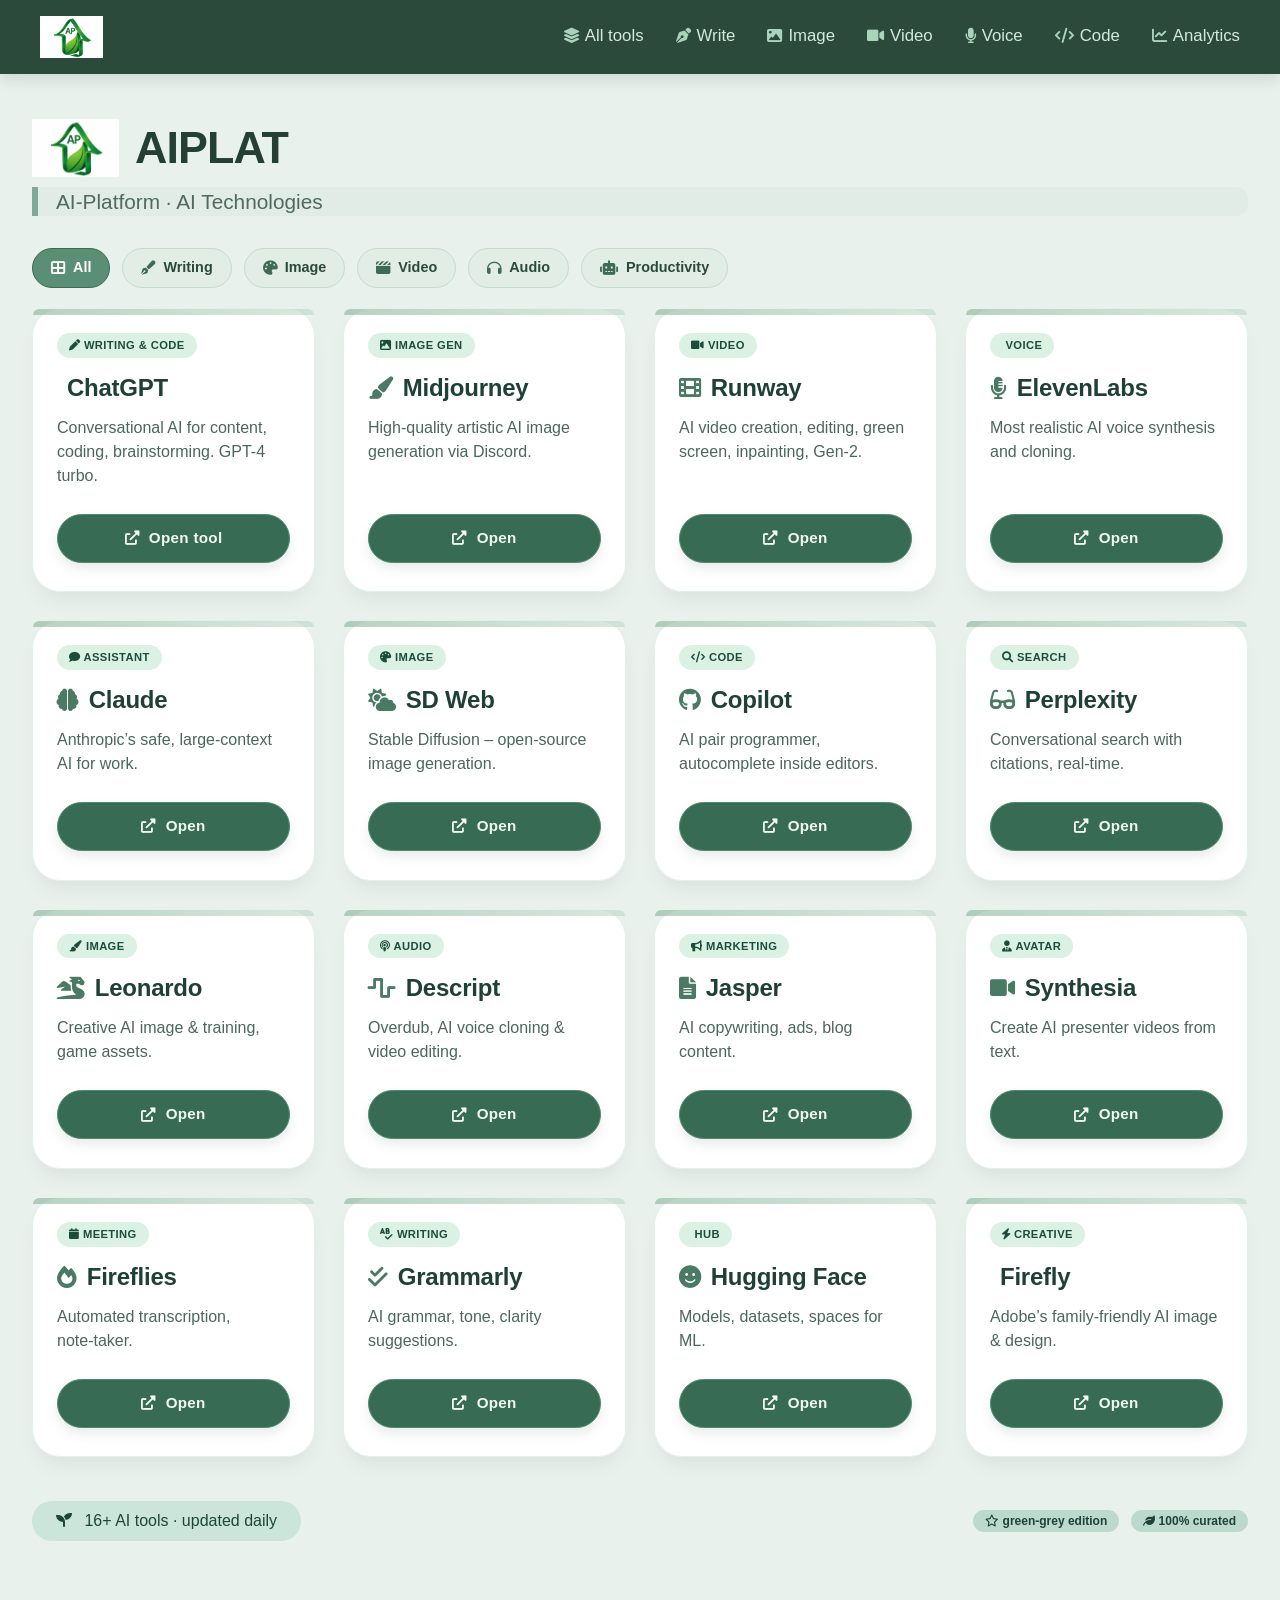
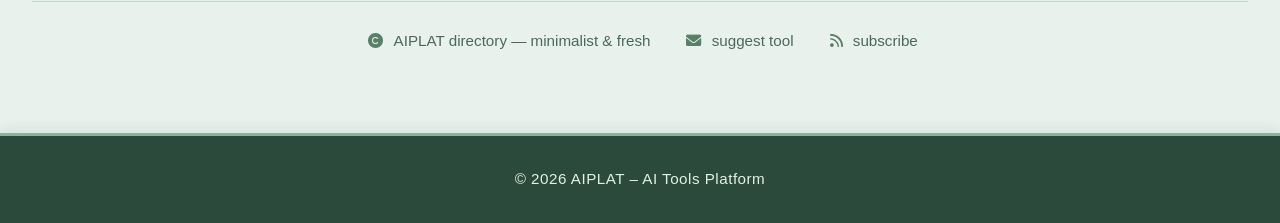
==== commit 94c76f80: "Update index.html" ====
--- a/index.html
+++ b/index.html
@@ -4,6 +4,7 @@
   <meta charset="UTF-8" />
   <meta name="viewport" content="width=device-width, initial-scale=1.0"/>
   <title>AIPLAT – green & grey directory</title>
+  <link rel="icon" type="image/png" href="icon.png">
   <meta name="description" content="Curated AI tools in a fresh green-grey platform.">
   <!-- Font Awesome 6 (free) for clean icons -->
   <link rel="stylesheet" href="https://cdnjs.cloudflare.com/ajax/libs/font-awesome/6.0.0-beta3/css/all.min.css">
@@ -426,7 +427,7 @@
         </span>
         AIPLAT
       </h1>
-      <h2>AI Tools Directory · green‑grey collection</h2>
+      <h2>AI-Platform · AI Technologies</h2>
     </div>
 
     <!-- interactive subsection visual (matching nav) -->
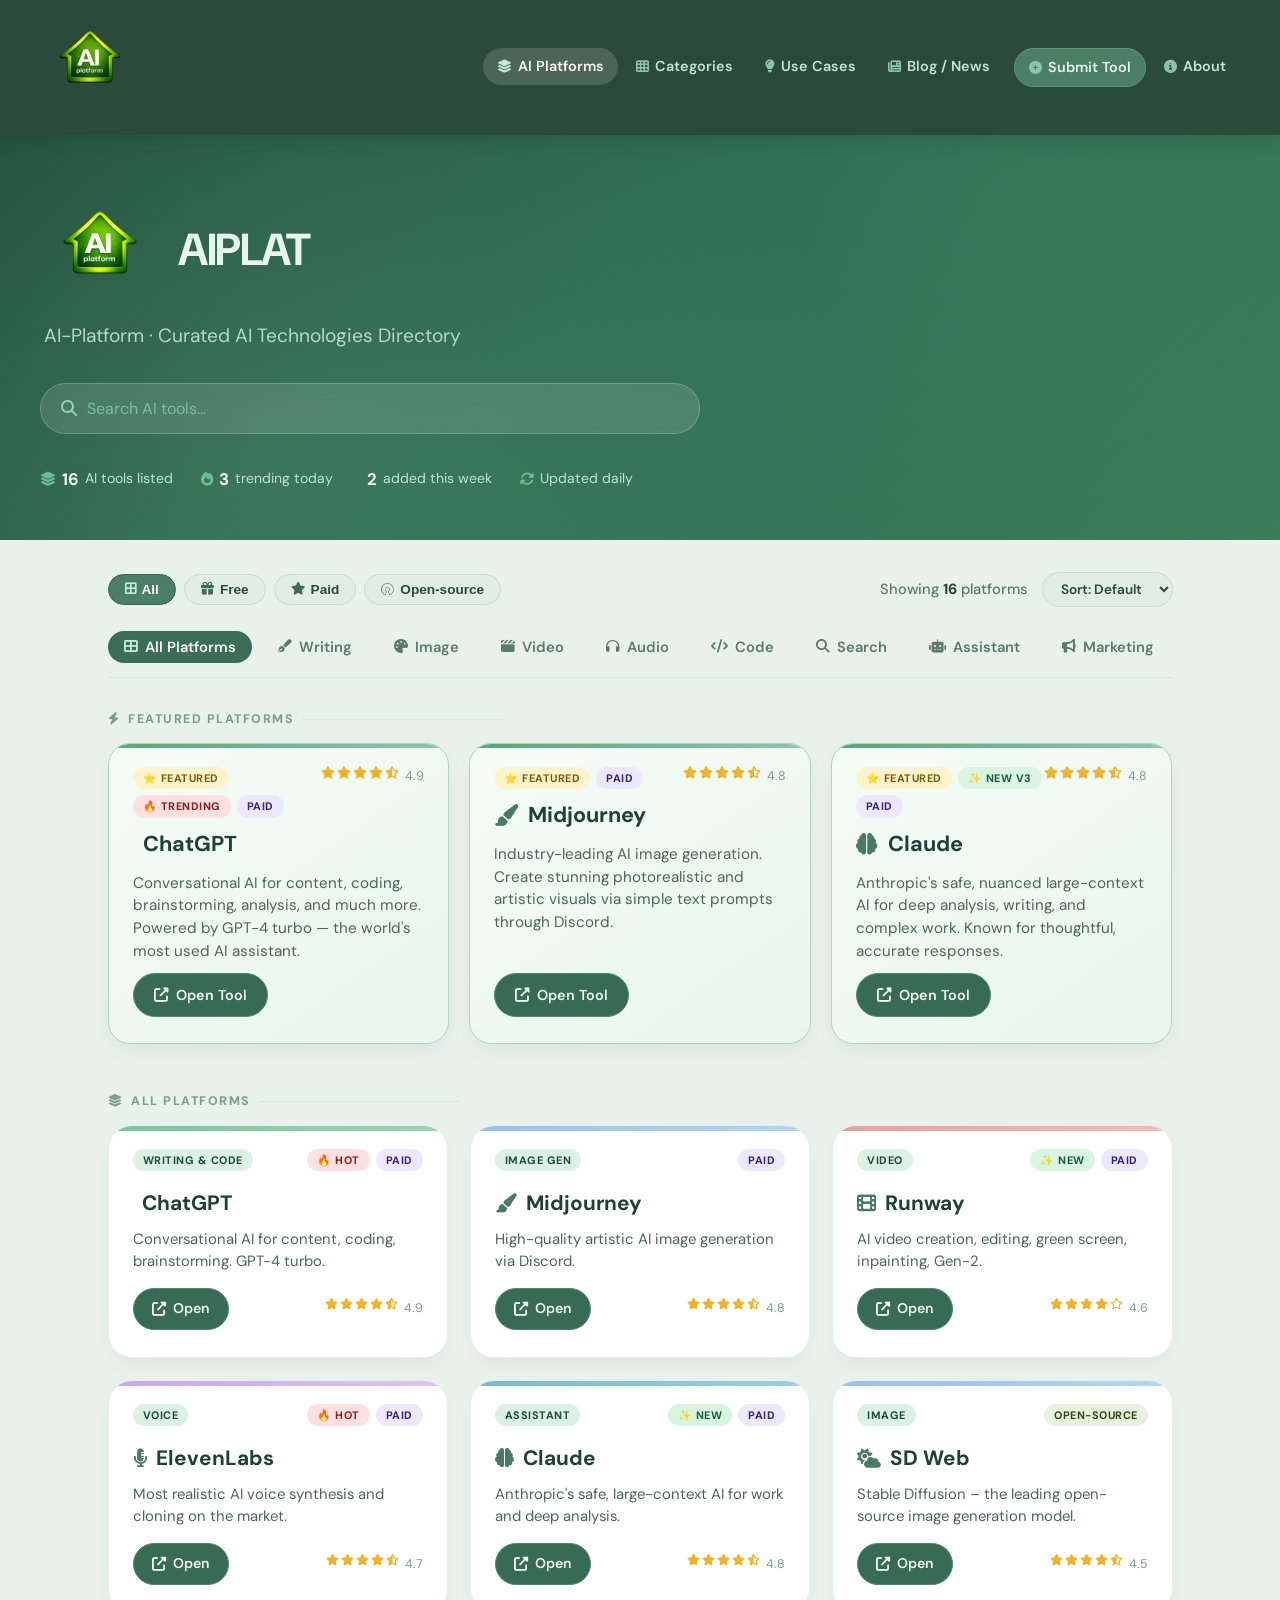
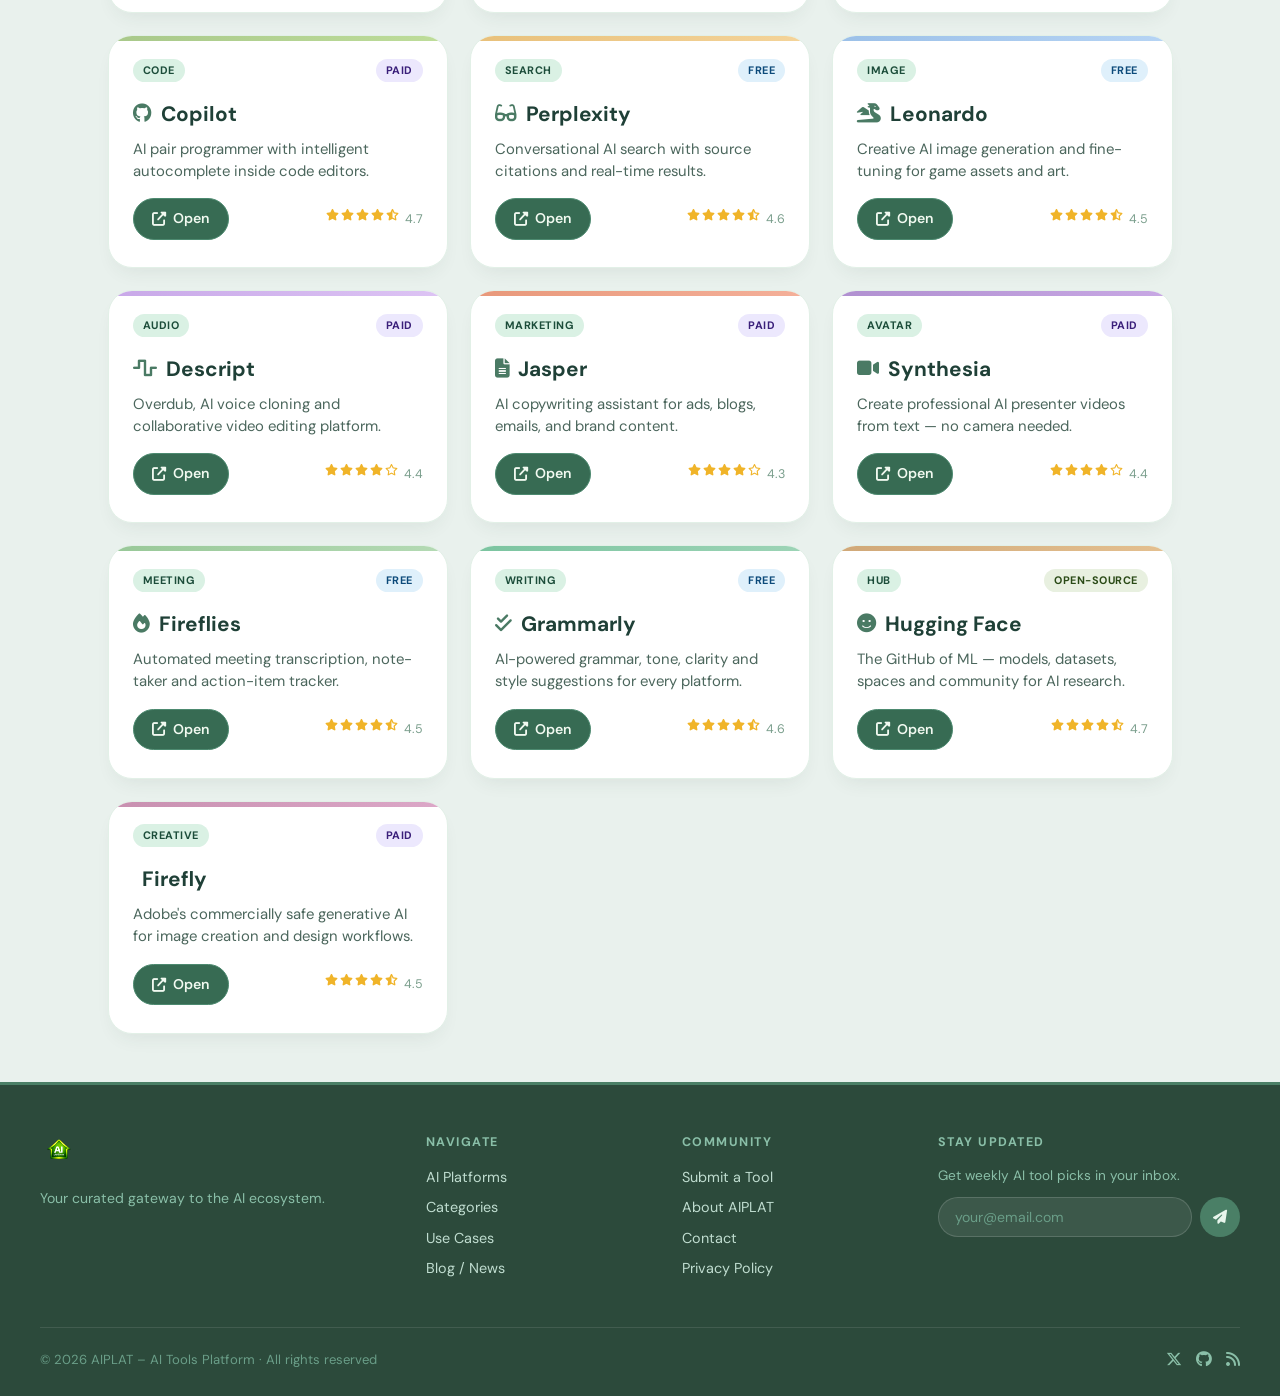
==== commit f3bcd3e0: "Add files via upload" ====
--- a/index.html
+++ b/index.html
@@ -1,605 +1,1104 @@
 <!DOCTYPE html>
 <html lang="en">
 <head>
-  <meta charset="UTF-8" />
+  <meta charset="UTF-8"/>
   <meta name="viewport" content="width=device-width, initial-scale=1.0"/>
-  <title>AIPLAT – green & grey directory</title>
+  <title>AIPLAT – AI Platforms Directory</title>
   <link rel="icon" type="image/png" href="icon.png">
-  <meta name="description" content="Curated AI tools in a fresh green-grey platform.">
-  <!-- Font Awesome 6 (free) for clean icons -->
-  <link rel="stylesheet" href="https://cdnjs.cloudflare.com/ajax/libs/font-awesome/6.0.0-beta3/css/all.min.css">
+  <meta name="description" content="Curated AI tools directory — green-grey, fast, clean.">
+  <link rel="stylesheet" href="https://cdnjs.cloudflare.com/ajax/libs/font-awesome/6.5.0/css/all.min.css">
+  <link rel="preconnect" href="https://fonts.googleapis.com">
+  <link href="https://fonts.googleapis.com/css2?family=DM+Sans:wght@300;400;500;600;700&family=DM+Mono:wght@400;500&display=swap" rel="stylesheet">
+  <link rel="stylesheet" href="shared.css">
   <style>
-    /* green-grey palette – soft, natural, sophisticated */
-    * {
-      margin: 0;
+    /* ── PAGE-SPECIFIC: INDEX ── */
+    .hero {
+      background: linear-gradient(135deg, #1f4d3b 0%, #2c6b4f 45%, #3a7a5a 100%);
+      padding: 3.5rem 2.5rem 3rem;
+      margin-bottom: 0;
+      position: relative;
+      overflow: hidden;
+    }
+    .hero::before {
+      content: '';
+      position: absolute;
+      inset: 0;
+      background-image: radial-gradient(circle at 20% 80%, rgba(139,196,155,.18) 0%, transparent 55%),
+                        radial-gradient(circle at 80% 20%, rgba(90,160,118,.15) 0%, transparent 50%);
+    }
+    .hero-inner {
+      max-width: 1300px;
+      margin: 0 auto;
+      position: relative;
+      z-index: 1;
+    }
+    .hero-top {
+      display: flex;
+      align-items: center;
+      gap: 18px;
+      margin-bottom: 10px;
+    }
+    .hero-top img {
+      height: 120px;
+      width: auto;
+      filter: brightness(1.15);
+    }
+    .hero-top .hero-brand {
+      font-family: 'DM Sans', sans-serif;
+      font-size: 2.8rem;
+      font-weight: 700;
+      color: #e8f5ec;
+      letter-spacing: -0.03em;
+    }
+    .hero h2 {
+      font-size: 1.2rem;
+      font-weight: 400;
+      color: #b5d9c4;
+      margin-bottom: 2rem;
+      padding-left: 4px;
+    }
+
+    /* search bar */
+    .search-bar-wrap {
+      display: flex;
+      gap: 12px;
+      max-width: 660px;
+    }
+    .search-bar {
+      flex: 1;
+      display: flex;
+      align-items: center;
+      background: rgba(255,255,255,.12);
+      border: 1.5px solid rgba(255,255,255,.22);
+      border-radius: 50px;
+      padding: 0 20px;
+      gap: 10px;
+      backdrop-filter: blur(8px);
+      transition: .2s;
+    }
+    .search-bar:focus-within {
+      background: rgba(255,255,255,.18);
+      border-color: rgba(255,255,255,.4);
+    }
+    .search-bar i { color: #8fd4a9; font-size: 1rem; }
+    .search-bar input {
+      background: none;
+      border: none;
+      outline: none;
+      color: #e8f5ec;
+      font-family: 'DM Sans', sans-serif;
+      font-size: 1rem;
+      width: 100%;
+      padding: 14px 0;
+    }
+    .search-bar input::placeholder { color: #7abfa0; }
+    .search-clear {
+      background: none;
+      border: none;
+      color: #7abfa0;
+      cursor: pointer;
       padding: 0;
-      box-sizing: border-box;
-    }
-
-    body {
-      font-family: 'Inter', -apple-system, BlinkMacSystemFont, 'Segoe UI', Roboto, Arial, sans-serif;
-      background: #e9f1ed;  /* soft minty grey-green */
-      color: #1e2e2b;
-      line-height: 1.5;
-      padding: 0;
-    }
-
-    /* elegant navigation – sage & deep forest */
-    .navbar {
-      background: #2c4a3b;  /* deep pine */
-      color: #f0f7ec;
-      padding: 1rem 2.5rem;
-      display: flex;
+      font-size: 1rem;
+      display: none;
+    }
+    .search-clear.visible { display: block; }
+
+    /* stats strip */
+    .stats-strip {
+      display: flex;
+      gap: 28px;
+      margin-top: 2rem;
       flex-wrap: wrap;
-      align-items: center;
-      justify-content: space-between;
-      box-shadow: 0 6px 14px rgba(35, 55, 40, 0.12);
-    }
-
-    .logo-area {
-      display: flex;
-      align-items: center;
-      gap: 8px;
-    }
-
-    /* RESPONSIVE LOGO IMAGE — replaces leaf icon */
-    .logo-image {
-      display: flex;
-      align-items: center;
-    }
-
-    .logo-image img {
-      height: 42px;
-      width: auto;
-      max-width: 180px;
-      object-fit: contain;
-      display: block;
-      transition: all 0.2s ease;
-    }
-
-    /* text logo fallback – hidden when using img */
-    .logo {
-      font-size: 1.8rem;
-      font-weight: 700;
-      letter-spacing: -0.5px;
-      color: #e3f0e5;
-    }
-
-    .logo span {
-      background: #83b79b;
-      padding: 4px 12px;
-      border-radius: 30px;
-      font-size: 0.9rem;
-      font-weight: 600;
-      color: #1a3a2c;
-      margin-left: 8px;
-    }
-
-    .nav-links {
-      display: flex;
-      gap: 2rem;
-      list-style: none;
-      font-weight: 500;
-    }
-
-    .nav-links a {
-      color: #d4e9da;
-      text-decoration: none;
-      font-size: 1.05rem;
-      padding: 6px 0;
-      border-bottom: 2px solid transparent;
-      transition: 0.2s;
+    }
+    .stat-item {
+      color: #c0e4d0;
+      font-size: 0.88rem;
       display: flex;
       align-items: center;
       gap: 6px;
     }
-
-    .nav-links a i {
-      color: #aad3ba;
-      font-size: 0.95rem;
-    }
-
-    .nav-links a:hover {
-      border-bottom-color: #cfe9d3;
-      color: white;
-    }
-
-    /* main container – soft grey-green background */
-    .container {
+    .stat-item strong { color: #e8f5ec; font-size: 1.05rem; }
+    .stat-item i { color: #6bbf92; }
+
+    /* ── MAIN CONTENT AREA ── */
+    .page-body {
       max-width: 1300px;
-      margin: 2.5rem auto;
-      padding: 0 2rem;
-    }
-
-    /* page header – now with logo image + text */
-    .page-header {
-      margin-bottom: 2rem;
-    }
-
-    .page-header h1 {
-      font-size: 2.8rem;
-      font-weight: 700;
-      color: #244034;
-      letter-spacing: -0.02em;
-      display: flex;
+      margin: 0 auto;
+      padding: 2rem 2rem 3rem;
+    }
+
+    /* filter row */
+    .filter-row {
+      display: flex;
+      justify-content: space-between;
       align-items: center;
       gap: 16px;
       flex-wrap: wrap;
-    }
-
-    /* responsive logo inside H1 */
-    .header-logo {
+      margin-bottom: 1.5rem;
+    }
+    .filter-pills {
+      display: flex;
+      gap: 8px;
+      flex-wrap: wrap;
+    }
+    .fpill {
+      background: #e1ede5;
+      color: #2a4b3a;
+      padding: 7px 16px;
+      border-radius: 40px;
+      font-size: 0.85rem;
+      font-weight: 600;
+      cursor: pointer;
+      border: 1.5px solid #c6dbd0;
+      transition: .2s;
       display: inline-flex;
       align-items: center;
-    }
-
-    .header-logo img {
-      height: 58px;
-      width: auto;
+      gap: 6px;
+      user-select: none;
+    }
+    .fpill i { color: #3e6b54; font-size: .8rem; }
+    .fpill:hover { background: #cee5d8; }
+    .fpill.active {
+      background: #4a7f66;
+      color: #fff;
+      border-color: #3a6651;
+    }
+    .fpill.active i { color: #c8eedd; }
+
+    .sort-select {
+      background: #e1ede5;
+      border: 1.5px solid #c6dbd0;
+      color: #2a4b3a;
+      font-family: 'DM Sans', sans-serif;
+      font-size: 0.85rem;
+      font-weight: 600;
+      padding: 7px 14px;
+      border-radius: 40px;
+      outline: none;
+      cursor: pointer;
+    }
+
+    /* tool count */
+    .tool-count {
+      font-size: 0.92rem;
+      color: #5a7a6a;
+      font-weight: 500;
+    }
+    .tool-count strong { color: #244034; }
+
+    /* sub-filter tabs (writing/image/etc.) */
+    .sub-tabs {
+      display: flex;
+      gap: 10px;
+      flex-wrap: wrap;
+      margin-bottom: 2rem;
+      border-bottom: 1.5px solid #d5e8de;
+      padding-bottom: 14px;
+    }
+    .stab {
+      background: none;
+      border: none;
+      font-family: 'DM Sans', sans-serif;
+      color: #5a7a6a;
+      font-size: 0.92rem;
+      font-weight: 600;
+      padding: 6px 16px;
+      border-radius: 30px;
+      cursor: pointer;
+      transition: .18s;
+      display: inline-flex;
+      align-items: center;
+      gap: 7px;
+    }
+    .stab i { font-size: .85rem; }
+    .stab:hover { background: #dff0e8; color: #244034; }
+    .stab.active { background: #3c6e56; color: #fff; }
+    .stab.active i { color: #c2ead3; }
+
+    /* ── FEATURED SECTION ── */
+    .section-label {
+      font-size: 0.78rem;
+      font-weight: 700;
+      text-transform: uppercase;
+      letter-spacing: 1.5px;
+      color: #7a9e8c;
+      margin-bottom: 14px;
+      display: flex;
+      align-items: center;
+      gap: 8px;
+    }
+    .section-label::after {
+      content: '';
+      flex: 1;
+      height: 1px;
+      background: #d5e8de;
       max-width: 200px;
-      object-fit: contain;
-    }
-
-    .page-header h2 {
-      color: #4e6b5e;
-      font-weight: 450;
-      font-size: 1.3rem;
-      margin-top: 6px;
-      border-left: 6px solid #7ea996;
-      padding-left: 18px;
-      background: rgba(142, 178, 152, 0.08);
-      border-radius: 0 12px 12px 0;
-      line-height: 1.4;
-    }
-
-    /* filter / subsection hint (soft) */
-    .subsection-tag {
-      display: flex;
-      gap: 12px;
-      margin: 30px 0 20px;
-      flex-wrap: wrap;
-    }
-
-    .pill {
-      background: #e1ede5;
-      color: #2a4b3a;
-      padding: 8px 18px;
-      border-radius: 40px;
-      font-size: 0.9rem;
-      font-weight: 550;
+    }
+
+    .featured-grid {
+      display: grid;
+      grid-template-columns: repeat(auto-fill, minmax(320px, 1fr));
+      gap: 20px;
+      margin-bottom: 3rem;
+    }
+    .card-featured {
+      background: linear-gradient(145deg, #f4fcf7, #eaf5ef);
+      border: 1.5px solid #b0d4be;
+      border-radius: 22px;
+      padding: 1.4rem 1.5rem 1.6rem;
+      display: flex;
+      flex-direction: column;
+      gap: 10px;
+      transition: all .25s ease;
+      position: relative;
+      overflow: hidden;
+      box-shadow: 0 8px 20px -6px rgba(40,80,60,.1);
+    }
+    .card-featured:hover {
+      transform: translateY(-5px);
+      box-shadow: 0 18px 28px -10px rgba(30,65,50,.16);
+      border-color: #7ab89a;
+    }
+    .card-featured::before {
+      content: '';
+      position: absolute;
+      top: 0; left: 0; right: 0;
+      height: 4px;
+      background: linear-gradient(90deg, #56a876, #8dc9a5, #56a876);
+      background-size: 200%;
+      animation: shimmer 3s linear infinite;
+    }
+    @keyframes shimmer {
+      0% { background-position: 0%; }
+      100% { background-position: 200%; }
+    }
+    .card-featured-top {
+      display: flex;
+      justify-content: space-between;
+      align-items: flex-start;
+    }
+    .feat-badges { display: flex; gap: 6px; flex-wrap: wrap; }
+    .badge {
+      font-size: 0.68rem;
+      font-weight: 700;
+      text-transform: uppercase;
+      letter-spacing: .5px;
+      padding: 3px 10px;
+      border-radius: 30px;
+    }
+    .badge-featured { background: #fff3cc; color: #7a5c00; }
+    .badge-trending { background: #ffe0e0; color: #8b1a1a; }
+    .badge-new      { background: #d8f5e0; color: #1a5c38; }
+    .badge-free     { background: #dff0fb; color: #0c4a7a; }
+    .badge-paid     { background: #ece8fd; color: #3a1f7a; }
+    .badge-open     { background: #e8f0e0; color: #2a4a16; }
+
+    .stars {
+      display: flex;
+      gap: 2px;
+      color: #f0b429;
+      font-size: 0.78rem;
+    }
+    .stars-count { color: #7a9e8c; font-size: 0.78rem; margin-left: 4px; }
+
+    .card-featured h3 {
+      font-size: 1.35rem;
+      font-weight: 700;
+      color: #1f4037;
+      display: flex;
+      align-items: center;
+      gap: 10px;
+    }
+    .card-featured h3 i { color: #4a7a64; }
+    .card-featured p {
+      font-size: 0.95rem;
+      color: #4b665c;
+      line-height: 1.5;
+      flex: 1;
+    }
+    .card-featured a.open-btn {
       display: inline-flex;
       align-items: center;
       gap: 8px;
-      border: 1px solid #c6dbd0;
-      transition: all 0.2s;
-    }
-
-    .pill i {
-      color: #3e6b54;
-    }
-
-    .pill.active {
-      background: #5a8f75;
-      color: white;
-      border-color: #3c6a53;
-    }
-
-    .pill.active i {
-      color: white;
-    }
-
-    /* grid – fresh card design */
+      background: #376b53;
+      color: #f1f9f0;
+      padding: 10px 20px;
+      border-radius: 50px;
+      font-size: 0.9rem;
+      font-weight: 600;
+      text-decoration: none;
+      transition: .2s;
+      align-self: flex-start;
+      border: 1px solid #4d8a70;
+    }
+    .card-featured a.open-btn:hover { background: #1f4d3b; }
+
+    /* ── REGULAR GRID ── */
     .grid {
       display: grid;
-      grid-template-columns: repeat(auto-fill, minmax(270px, 1fr));
-      gap: 28px;
-      margin-top: 20px;
-    }
-
+      grid-template-columns: repeat(auto-fill, minmax(265px, 1fr));
+      gap: 22px;
+    }
     .card {
-      background: #fffffffb;
-      backdrop-filter: blur(2px);
-      padding: 1.5rem 1.5rem 1.8rem;
-      border-radius: 28px;
-      box-shadow: 0 12px 22px -8px rgba(40, 65, 55, 0.1);
-      transition: all 0.25s ease;
+      background: #fffffffc;
+      padding: 1.4rem 1.5rem 1.7rem;
+      border-radius: 24px;
+      box-shadow: 0 10px 20px -8px rgba(40,65,55,.09);
+      transition: all .25s ease;
       display: flex;
       flex-direction: column;
-      border: 1px solid #e2f0e7;
+      border: 1.5px solid #e2f0e7;
       position: relative;
-    }
-
+      overflow: hidden;
+    }
     .card:hover {
-      transform: translateY(-6px);
-      box-shadow: 0 22px 28px -12px #2c5a4733;
-      border-color: #aac7b9;
-      background: white;
-    }
-
+      transform: translateY(-5px);
+      box-shadow: 0 20px 30px -12px rgba(40,75,55,.16);
+      border-color: #a0c8b0;
+      background: #fff;
+    }
     .card::after {
       content: '';
       position: absolute;
-      top: 0;
-      left: 0;
-      width: 100%;
-      height: 6px;
-      background: linear-gradient(90deg, #88b398, #bed9cb);
-      border-radius: 28px 28px 0 0;
-      opacity: 0.6;
-    }
-
+      top: 0; left: 0; right: 0;
+      height: 5px;
+      border-radius: 24px 24px 0 0;
+    }
+    /* category color accents */
+    .card[data-cat="writing"]::after    { background: linear-gradient(90deg,#7bc4a0,#9dd4b6); }
+    .card[data-cat="image"]::after      { background: linear-gradient(90deg,#9bc0e8,#b6d4f4); }
+    .card[data-cat="video"]::after      { background: linear-gradient(90deg,#e8a09b,#f4bdb9); }
+    .card[data-cat="voice"]::after      { background: linear-gradient(90deg,#c8a8e8,#ddc4f4); }
+    .card[data-cat="code"]::after       { background: linear-gradient(90deg,#a8c88a,#bedd9a); }
+    .card[data-cat="search"]::after     { background: linear-gradient(90deg,#e8c07a,#f4d49a); }
+    .card[data-cat="marketing"]::after  { background: linear-gradient(90deg,#e8987a,#f4b09a); }
+    .card[data-cat="assistant"]::after  { background: linear-gradient(90deg,#7ab8d0,#9ad0e8); }
+    .card[data-cat="meeting"]::after    { background: linear-gradient(90deg,#98c898,#b4dab4); }
+    .card[data-cat="hub"]::after        { background: linear-gradient(90deg,#d0a878,#e4c090); }
+    .card[data-cat="creative"]::after   { background: linear-gradient(90deg,#c890b0,#dca8c8); }
+    .card[data-cat="avatar"]::after     { background: linear-gradient(90deg,#b090d0,#c8a8e4); }
+
+    .card-top {
+      display: flex;
+      justify-content: space-between;
+      align-items: flex-start;
+      margin-bottom: 6px;
+    }
+    .tool-cat {
+      display: inline-block;
+      font-size: 0.68rem;
+      font-weight: 700;
+      padding: 3px 10px;
+      border-radius: 50px;
+      text-transform: uppercase;
+      letter-spacing: .5px;
+      background: #daf1e4;
+      color: #1c4d3a;
+    }
     .card h3 {
-      margin-top: 8px;
-      margin-bottom: 10px;
+      font-size: 1.3rem;
       font-weight: 700;
-      font-size: 1.5rem;
       color: #1f4037;
-      letter-spacing: -0.01em;
       display: flex;
       align-items: center;
-      gap: 10px;
-    }
-
-    .card h3 i {
-      color: #4a7a64;
-      font-size: 1.4rem;
-    }
-
+      gap: 9px;
+      margin: 10px 0 8px;
+    }
+    .card h3 i { color: #4a7a64; font-size: 1.2rem; }
     .card p {
       color: #4b665c;
-      margin-bottom: 22px;
-      font-size: 1rem;
+      font-size: 0.93rem;
       line-height: 1.5;
       flex: 1;
-    }
-
-    .card a {
-      color: #f1f9f0;
-      background: #376b53;
-      text-decoration: none;
-      font-weight: 600;
-      padding: 12px 20px;
-      border-radius: 50px;
+      margin-bottom: 16px;
+    }
+    .card-footer {
+      display: flex;
+      align-items: center;
+      justify-content: space-between;
+      gap: 8px;
+    }
+    .card a.open-btn {
       display: inline-flex;
       align-items: center;
-      justify-content: center;
-      gap: 10px;
-      transition: 0.2s;
-      border: none;
-      font-size: 0.95rem;
-      letter-spacing: 0.3px;
-      box-shadow: 0 6px 12px #244e3d1a;
-      margin-top: 4px;
+      gap: 7px;
+      background: #376b53;
+      color: #f1f9f0;
+      padding: 9px 18px;
+      border-radius: 50px;
+      font-size: 0.88rem;
+      font-weight: 600;
+      text-decoration: none;
+      transition: .2s;
       border: 1px solid #4d8a70;
     }
-
-    .card a i {
-      font-size: 0.9rem;
-    }
-
-    .card a:hover {
-      background: #1f4d3b;
-      border-color: #2a6049;
-      box-shadow: 0 8px 16px #1d402f33;
-    }
-
-    /* category badges inside cards (tiny) */
-    .tool-cat {
-      display: inline-block;
-      background: #daf1e4;
-      color: #1c4d3a;
-      font-size: 0.7rem;
-      font-weight: 700;
-      padding: 4px 12px;
-      border-radius: 50px;
-      margin-bottom: 4px;
-      letter-spacing: 0.4px;
-      text-transform: uppercase;
-      align-self: flex-start;
-    }
-
-    /* footer – matching grey-green (existing .footer-note) */
-    .footer-note {
-      margin-top: 60px;
+    .card a.open-btn:hover { background: #1f4d3b; }
+
+    .no-results {
+      grid-column: 1 / -1;
       text-align: center;
-      color: #4b685e;
-      border-top: 1px solid #bfd9ce;
-      padding-top: 28px;
-      font-size: 0.95rem;
-      display: flex;
-      justify-content: center;
-      gap: 30px;
-      flex-wrap: wrap;
-    }
-
-    .footer-note i {
-      color: #588067;
-      margin: 0 6px;
-    }
-
-    /* responsive */
+      padding: 3rem;
+      color: #7a9e8c;
+    }
+    .no-results i { font-size: 2.5rem; margin-bottom: 1rem; display: block; }
+
+    /* hide class */
+    .hidden { display: none !important; }
+
     @media (max-width: 700px) {
-      .navbar {
-        flex-direction: column;
-        gap: 14px;
-        padding: 1.2rem;
-      }
-      .nav-links {
-        gap: 1.2rem;
-        flex-wrap: wrap;
-        justify-content: center;
-      }
-      .page-header h1 {
-        font-size: 2rem;
-      }
-      .header-logo img {
-        height: 48px;
-      }
-      .logo-image img {
-        height: 38px;
-      }
-    }
-
-    /* custom green-grey touches */
-    .stat-badge {
-      background: #bcd9ce;
-      padding: 2px 12px;
-      border-radius: 30px;
-      font-size: 0.75rem;
-      color: #1e423a;
-      font-weight: 600;
-    }
-
-    .container .grid:last-child {
-      margin-bottom: 10px;
-    }
-
-    /* ===== NEW REFINED FOOTER STYLES (class .footer) ===== */
-    .footer {
-      background: #2c4a3b;  /* deep pine, matching navbar */
-      color: #e3f0e5;
-      text-align: center;
-      padding: 2rem 1.5rem;
-      margin-top: 1.5rem;    /* reduced from 3rem for better flow */
-      font-size: 0.95rem;
-      letter-spacing: 0.5px;
-      border-top: 3px solid #83b79b;
-      box-shadow: 0 -4px 12px rgba(35, 55, 40, 0.08);
-      font-weight: 450;
-      width: 100%;
-    }
-
-    .footer i, .footer .fas, .footer .far {
-      color: #aad3ba;
-      margin: 0 6px;
-      transition: color 0.2s;
-    }
-
-    .footer:hover i {
-      color: #d4f0db;
-    }
-
-    /* small screens adjustment for .footer */
-    @media (max-width: 700px) {
-      .footer {
-        padding: 1.5rem 1rem;
-        font-size: 0.9rem;
-      }
-    }
-
-    /* ensure footer doesn't overlap and has spacing */
-    body > .footer {
-      margin-bottom: 0;
-      position: relative;
-      bottom: 0;
+      .hero { padding: 2.5rem 1.4rem 2rem; }
+      .hero-top .hero-brand { font-size: 2rem; }
+      .search-bar-wrap { flex-direction: column; }
+      .page-body { padding: 1.5rem 1rem 2rem; }
+      .featured-grid { grid-template-columns: 1fr; }
     }
   </style>
 </head>
 <body>
 
-  <!-- 🌿 GREEN-GREY NAVBAR with subsections (logo image integrated) -->
-  <nav class="navbar">
-    <div class="logo-area">
-      <!-- REPLACED text logo with responsive IMAGE logo (logo.png) -->
-      <div class="logo-image">
-        <img src="logo.png" alt="AIPLAT logo" onerror="this.style.display='none'; this.nextElementSibling.style.display='block';">
-        <div class="logo" style="display: none;">AIPLAT <span>alpha</span></div>
-      </div>
-    </div>
-    <ul class="nav-links">
-      <li><a href="#"><i class="fas fa-layer-group"></i> All tools</a></li>
-      <li><a href="#"><i class="fas fa-pen-nib"></i> Write</a></li>
-      <li><a href="#"><i class="fas fa-image"></i> Image</a></li>
-      <li><a href="#"><i class="fas fa-video"></i> Video</a></li>
-      <li><a href="#"><i class="fas fa-microphone"></i> Voice</a></li>
-      <li><a href="#"><i class="fas fa-code"></i> Code</a></li>
-      <li><a href="#"><i class="fas fa-chart-line"></i> Analytics</a></li>
-    </ul>
-  </nav>
-
-  <div class="container">
-    <!-- header area – REPLACED Font Awesome leaf with logo.png -->
-    <div class="page-header">
-      <h1>
-        <span class="header-logo">
-          <img src="logo.png" alt="AIPLAT" onerror="this.style.display='none'; this.nextElementSibling.style.display='inline-block';">
-          <i class="fas fa-leaf" style="color: #578b6e; font-size: 2.6rem; display: none;"></i>
-        </span>
-        AIPLAT
-      </h1>
-      <h2>AI-Platform · AI Technologies</h2>
-    </div>
-
-    <!-- interactive subsection visual (matching nav) -->
-    <div class="subsection-tag">
-      <span class="pill active"><i class="fas fa-th-large"></i> All</span>
-      <span class="pill"><i class="fas fa-pen-fancy"></i> Writing</span>
-      <span class="pill"><i class="fas fa-palette"></i> Image</span>
-      <span class="pill"><i class="fas fa-clapperboard"></i> Video</span>
-      <span class="pill"><i class="fas fa-headphones"></i> Audio</span>
-      <span class="pill"><i class="fas fa-robot"></i> Productivity</span>
-    </div>
-
-    <!-- ✦ EXPANDED GRID – 16 AI tools, beautifully styled ✦ -->
-    <div class="grid">
-
-      <!-- 1. ChatGPT (writing/code) -->
-      <div class="card">
-        <span class="tool-cat"><i class="fas fa-pen"></i> Writing & code</span>
-        <h3><i class="fab fa-openai"></i> ChatGPT</h3>
-        <p>Conversational AI for content, coding, brainstorming. GPT-4 turbo.</p>
-        <a href="https://chat.openai.com" target="_blank"><i class="fas fa-external-link-alt"></i> Open tool</a>
-      </div>
-
-      <!-- 2. Midjourney (image) -->
-      <div class="card">
-        <span class="tool-cat"><i class="fas fa-image"></i> Image gen</span>
-        <h3><i class="fas fa-paint-brush"></i> Midjourney</h3>
-        <p>High‑quality artistic AI image generation via Discord.</p>
-        <a href="https://www.midjourney.com" target="_blank"><i class="fas fa-external-link-alt"></i> Open</a>
-      </div>
-
-      <!-- 3. Runway (video) -->
-      <div class="card">
-        <span class="tool-cat"><i class="fas fa-video"></i> Video</span>
-        <h3><i class="fas fa-film"></i> Runway</h3>
-        <p>AI video creation, editing, green screen, inpainting, Gen-2.</p>
-        <a href="https://runwayml.com" target="_blank"><i class="fas fa-external-link-alt"></i> Open</a>
-      </div>
-
-      <!-- 4. ElevenLabs (voice) -->
-      <div class="card">
-        <span class="tool-cat"><i class="fas fa-waveform"></i> Voice</span>
-        <h3><i class="fas fa-microphone-alt"></i> ElevenLabs</h3>
-        <p>Most realistic AI voice synthesis and cloning.</p>
-        <a href="https://elevenlabs.io" target="_blank"><i class="fas fa-external-link-alt"></i> Open</a>
-      </div>
-
-      <!-- 5. Claude (AI assistant) -->
-      <div class="card">
-        <span class="tool-cat"><i class="fas fa-comment"></i> Assistant</span>
-        <h3><i class="fas fa-brain"></i> Claude</h3>
-        <p>Anthropic’s safe, large‑context AI for work.</p>
-        <a href="https://claude.ai" target="_blank"><i class="fas fa-external-link-alt"></i> Open</a>
-      </div>
-
-      <!-- 6. Stable Diffusion (image) -->
-      <div class="card">
-        <span class="tool-cat"><i class="fas fa-palette"></i> Image</span>
-        <h3><i class="fas fa-cloud-sun"></i> SD Web</h3>
-        <p>Stable Diffusion – open‑source image generation.</p>
-        <a href="https://stability.ai" target="_blank"><i class="fas fa-external-link-alt"></i> Open</a>
-      </div>
-
-      <!-- 7. GitHub Copilot (code) -->
-      <div class="card">
-        <span class="tool-cat"><i class="fas fa-code"></i> Code</span>
-        <h3><i class="fab fa-github"></i> Copilot</h3>
-        <p>AI pair programmer, autocomplete inside editors.</p>
-        <a href="https://github.com/features/copilot" target="_blank"><i class="fas fa-external-link-alt"></i> Open</a>
-      </div>
-
-      <!-- 8. Perplexity AI (research) -->
-      <div class="card">
-        <span class="tool-cat"><i class="fas fa-magnifying-glass"></i> Search</span>
-        <h3><i class="fas fa-glasses"></i> Perplexity</h3>
-        <p>Conversational search with citations, real‑time.</p>
-        <a href="https://www.perplexity.ai" target="_blank"><i class="fas fa-external-link-alt"></i> Open</a>
-      </div>
-
-      <!-- 9. Leonardo.Ai (image) -->
-      <div class="card">
-        <span class="tool-cat"><i class="fas fa-paintbrush"></i> Image</span>
-        <h3><i class="fas fa-dragon"></i> Leonardo</h3>
-        <p>Creative AI image & training, game assets.</p>
-        <a href="https://leonardo.ai" target="_blank"><i class="fas fa-external-link-alt"></i> Open</a>
-      </div>
-
-      <!-- 10. Descript (audio/video) -->
-      <div class="card">
-        <span class="tool-cat"><i class="fas fa-podcast"></i> Audio</span>
-        <h3><i class="fas fa-wave-square"></i> Descript</h3>
-        <p>Overdub, AI voice cloning & video editing.</p>
-        <a href="https://www.descript.com" target="_blank"><i class="fas fa-external-link-alt"></i> Open</a>
-      </div>
-
-      <!-- 11. Jasper (marketing) -->
-      <div class="card">
-        <span class="tool-cat"><i class="fas fa-bullhorn"></i> Marketing</span>
-        <h3><i class="fas fa-file-alt"></i> Jasper</h3>
-        <p>AI copywriting, ads, blog content.</p>
-        <a href="https://www.jasper.ai" target="_blank"><i class="fas fa-external-link-alt"></i> Open</a>
-      </div>
-
-      <!-- 12. Synthesia (avatar video) -->
-      <div class="card">
-        <span class="tool-cat"><i class="fas fa-user-tie"></i> Avatar</span>
-        <h3><i class="fas fa-video"></i> Synthesia</h3>
-        <p>Create AI presenter videos from text.</p>
-        <a href="https://www.synthesia.io" target="_blank"><i class="fas fa-external-link-alt"></i> Open</a>
-      </div>
-
-      <!-- 13. Fireflies.ai (meeting notes) -->
-      <div class="card">
-        <span class="tool-cat"><i class="fas fa-calendar"></i> Meeting</span>
-        <h3><i class="fas fa-fire"></i> Fireflies</h3>
-        <p>Automated transcription, note‑taker.</p>
-        <a href="https://fireflies.ai" target="_blank"><i class="fas fa-external-link-alt"></i> Open</a>
-      </div>
-
-      <!-- 14. Grammarly (writing) -->
-      <div class="card">
-        <span class="tool-cat"><i class="fas fa-spell-check"></i> Writing</span>
-        <h3><i class="fas fa-check-double"></i> Grammarly</h3>
-        <p>AI grammar, tone, clarity suggestions.</p>
-        <a href="https://www.grammarly.com" target="_blank"><i class="fas fa-external-link-alt"></i> Open</a>
-      </div>
-
-      <!-- 15. Hugging Face (community) -->
-      <div class="card">
-        <span class="tool-cat"><i class="fas fa-emoji"></i> Hub</span>
-        <h3><i class="fas fa-smile"></i> Hugging Face</h3>
-        <p>Models, datasets, spaces for ML.</p>
-        <a href="https://huggingface.co" target="_blank"><i class="fas fa-external-link-alt"></i> Open</a>
-      </div>
-
-      <!-- 16. Adobe Firefly (generative) -->
-      <div class="card">
-        <span class="tool-cat"><i class="fas fa-bolt"></i> Creative</span>
-        <h3><i class="fab fa-adobe"></i> Firefly</h3>
-        <p>Adobe’s family‑friendly AI image & design.</p>
-        <a href="https://firefly.adobe.com" target="_blank"><i class="fas fa-external-link-alt"></i> Open</a>
-      </div>
-
-    </div> <!-- end grid -->
-
-    <!-- subtle extra info: more tools / community (green-grey) -->
-    <div style="display: flex; justify-content: space-between; align-items: center; margin-top: 44px; flex-wrap: wrap;">
-      <span style="background: #cbe5db; padding: 8px 24px; border-radius: 50px; color: #1d463a; font-weight: 500;">
-        <i class="fas fa-seedling" style="margin-right: 8px;"></i> 16+ AI tools · updated daily
-      </span>
-      <span style="display: flex; gap: 12px;">
-        <span class="stat-badge"><i class="far fa-star"></i> green‑grey edition</span>
-        <span class="stat-badge"><i class="fas fa-leaf"></i> 100% curated</span>
-      </span>
-    </div>
-
-    <!-- simple footer matching palette (existing .footer-note) -->
-    <div class="footer-note">
-      <span><i class="fas fa-copyright"></i> AIPLAT directory — minimalist & fresh</span>
-      <span><i class="fas fa-envelope"></i> suggest tool</span>
-      <span><i class="fas fa-rss"></i> subscribe</span>
-    </div>
-
-  </div> <!-- container -->
-
-  <!-- subtle wave spacer (optional green-grey touch) -->
-  <div style="height: 16px;"></div>
-
-  <!-- ===== YOUR NEW FOOTER ===== -->
-  <div class="footer">
-    © 2026 AIPLAT – AI Tools Platform
+<!-- ═══════════════════════════ NAVBAR ═══════════════════════════ -->
+<nav class="navbar" id="mainNav">
+  <div class="logo-area">
+    <div class="logo-image">
+      <img src="logo.png" alt="AIPLAT logo"
+           onerror="this.style.display='none';this.nextElementSibling.style.display='block';">
+      <div class="logo" style="display:none;">AIPLAT <span>alpha</span></div>
+    </div>
   </div>
+  <button class="nav-hamburger" id="navToggle" aria-label="Toggle navigation">
+    <i class="fas fa-bars"></i>
+  </button>
+  <ul class="nav-links" id="navLinks">
+    <li><a href="index.html"      class="nav-item active" data-key="index">
+      <i class="fas fa-layer-group"></i> AI Platforms</a></li>
+    <li><a href="categories.html" class="nav-item" data-key="categories">
+      <i class="fas fa-th"></i> Categories</a></li>
+    <li><a href="use-cases.html"  class="nav-item" data-key="use-cases">
+      <i class="fas fa-lightbulb"></i> Use Cases</a></li>
+    <li><a href="blog.html"       class="nav-item" data-key="blog">
+      <i class="fas fa-newspaper"></i> Blog / News</a></li>
+    <li><a href="submit.html"     class="nav-item submit-link" data-key="submit">
+      <i class="fas fa-plus-circle"></i> Submit Tool</a></li>
+    <li><a href="about.html"      class="nav-item" data-key="about">
+      <i class="fas fa-info-circle"></i> About</a></li>
+  </ul>
+</nav>
+
+<!-- ═══════════════════════════ HERO ═══════════════════════════ -->
+<section class="hero">
+  <div class="hero-inner">
+    <div class="hero-top">
+      <img src="logo.png" alt="AIPLAT"
+           onerror="this.style.display='none';">
+      <span class="hero-brand">AIPLAT</span>
+    </div>
+    <h2>AI-Platform · Curated AI Technologies Directory</h2>
+
+    <!-- search -->
+    <div class="search-bar-wrap">
+      <div class="search-bar">
+        <i class="fas fa-search"></i>
+        <input type="text" id="searchInput" placeholder="Search AI tools…" autocomplete="off">
+        <button class="search-clear" id="searchClear" aria-label="Clear search">
+          <i class="fas fa-times-circle"></i>
+        </button>
+      </div>
+    </div>
+
+    <!-- stats -->
+    <div class="stats-strip">
+      <div class="stat-item"><i class="fas fa-layer-group"></i> <strong id="totalCount">16</strong> AI tools listed</div>
+      <div class="stat-item"><i class="fas fa-fire"></i> <strong>3</strong> trending today</div>
+      <div class="stat-item"><i class="fas fa-sparkles"></i> <strong>2</strong> added this week</div>
+      <div class="stat-item"><i class="fas fa-sync-alt"></i> Updated daily</div>
+    </div>
+  </div>
+</section>
+
+<!-- ═══════════════════════════ MAIN BODY ═══════════════════════════ -->
+<main class="page-body">
+
+  <!-- filter row -->
+  <div class="filter-row">
+    <div class="filter-pills">
+      <button class="fpill active" data-price="all"><i class="fas fa-border-all"></i> All</button>
+      <button class="fpill" data-price="free"><i class="fas fa-gift"></i> Free</button>
+      <button class="fpill" data-price="paid"><i class="fas fa-star"></i> Paid</button>
+      <button class="fpill" data-price="open"><i class="fab fa-osi"></i> Open-source</button>
+    </div>
+    <div style="display:flex;align-items:center;gap:14px;flex-wrap:wrap;">
+      <span class="tool-count">Showing <strong id="visibleCount">16</strong> platforms</span>
+      <select class="sort-select" id="sortSelect">
+        <option value="default">Sort: Default</option>
+        <option value="az">A → Z</option>
+        <option value="rating">Top Rated</option>
+      </select>
+    </div>
+  </div>
+
+  <!-- sub-tabs -->
+  <div class="sub-tabs" id="subTabs">
+    <button class="stab active" data-cat="all"><i class="fas fa-th-large"></i> All Platforms</button>
+    <button class="stab" data-cat="writing"><i class="fas fa-pen-fancy"></i> Writing</button>
+    <button class="stab" data-cat="image"><i class="fas fa-palette"></i> Image</button>
+    <button class="stab" data-cat="video"><i class="fas fa-clapperboard"></i> Video</button>
+    <button class="stab" data-cat="voice"><i class="fas fa-headphones"></i> Audio</button>
+    <button class="stab" data-cat="code"><i class="fas fa-code"></i> Code</button>
+    <button class="stab" data-cat="search"><i class="fas fa-magnifying-glass"></i> Search</button>
+    <button class="stab" data-cat="assistant"><i class="fas fa-robot"></i> Assistant</button>
+    <button class="stab" data-cat="marketing"><i class="fas fa-bullhorn"></i> Marketing</button>
+  </div>
+
+  <!-- ══ FEATURED TOOLS ══ -->
+  <div class="section-label"><i class="fas fa-bolt"></i> Featured Platforms</div>
+  <div class="featured-grid" id="featuredGrid">
+
+    <div class="card-featured" data-cat="writing" data-price="paid" data-name="ChatGPT" data-rating="4.9">
+      <div class="card-featured-top">
+        <div class="feat-badges">
+          <span class="badge badge-featured">⭐ Featured</span>
+          <span class="badge badge-trending">🔥 Trending</span>
+          <span class="badge badge-paid">Paid</span>
+        </div>
+        <div>
+          <div class="stars">
+            <i class="fas fa-star"></i><i class="fas fa-star"></i><i class="fas fa-star"></i>
+            <i class="fas fa-star"></i><i class="fas fa-star-half-alt"></i>
+            <span class="stars-count">4.9</span>
+          </div>
+        </div>
+      </div>
+      <h3><i class="fab fa-openai"></i> ChatGPT</h3>
+      <p>Conversational AI for content, coding, brainstorming, analysis, and much more. Powered by GPT-4 turbo — the world's most used AI assistant.</p>
+      <a href="https://chat.openai.com" target="_blank" class="open-btn">
+        <i class="fas fa-external-link-alt"></i> Open Tool
+      </a>
+    </div>
+
+    <div class="card-featured" data-cat="image" data-price="paid" data-name="Midjourney" data-rating="4.8">
+      <div class="card-featured-top">
+        <div class="feat-badges">
+          <span class="badge badge-featured">⭐ Featured</span>
+          <span class="badge badge-paid">Paid</span>
+        </div>
+        <div>
+          <div class="stars">
+            <i class="fas fa-star"></i><i class="fas fa-star"></i><i class="fas fa-star"></i>
+            <i class="fas fa-star"></i><i class="fas fa-star-half-alt"></i>
+            <span class="stars-count">4.8</span>
+          </div>
+        </div>
+      </div>
+      <h3><i class="fas fa-paint-brush"></i> Midjourney</h3>
+      <p>Industry-leading AI image generation. Create stunning photorealistic and artistic visuals via simple text prompts through Discord.</p>
+      <a href="https://www.midjourney.com" target="_blank" class="open-btn">
+        <i class="fas fa-external-link-alt"></i> Open Tool
+      </a>
+    </div>
+
+    <div class="card-featured" data-cat="assistant" data-price="paid" data-name="Claude" data-rating="4.8">
+      <div class="card-featured-top">
+        <div class="feat-badges">
+          <span class="badge badge-featured">⭐ Featured</span>
+          <span class="badge badge-new">✨ New v3</span>
+          <span class="badge badge-paid">Paid</span>
+        </div>
+        <div>
+          <div class="stars">
+            <i class="fas fa-star"></i><i class="fas fa-star"></i><i class="fas fa-star"></i>
+            <i class="fas fa-star"></i><i class="fas fa-star-half-alt"></i>
+            <span class="stars-count">4.8</span>
+          </div>
+        </div>
+      </div>
+      <h3><i class="fas fa-brain"></i> Claude</h3>
+      <p>Anthropic's safe, nuanced large-context AI for deep analysis, writing, and complex work. Known for thoughtful, accurate responses.</p>
+      <a href="https://claude.ai" target="_blank" class="open-btn">
+        <i class="fas fa-external-link-alt"></i> Open Tool
+      </a>
+    </div>
+
+  </div><!-- /featured-grid -->
+
+  <!-- ══ ALL TOOLS GRID ══ -->
+  <div class="section-label"><i class="fas fa-layer-group"></i> All Platforms</div>
+  <div class="grid" id="toolsGrid">
+
+    <!-- 1 ChatGPT -->
+    <div class="card" data-cat="writing" data-price="paid" data-name="chatgpt" data-rating="4.9">
+      <div class="card-top">
+        <span class="tool-cat">Writing &amp; Code</span>
+        <div class="feat-badges">
+          <span class="badge badge-trending">🔥 Hot</span>
+          <span class="badge badge-paid">Paid</span>
+        </div>
+      </div>
+      <h3><i class="fab fa-openai"></i> ChatGPT</h3>
+      <p>Conversational AI for content, coding, brainstorming. GPT-4 turbo.</p>
+      <div class="card-footer">
+        <a href="https://chat.openai.com" target="_blank" class="open-btn">
+          <i class="fas fa-external-link-alt"></i> Open
+        </a>
+        <div class="stars" style="font-size:.72rem">
+          <i class="fas fa-star"></i><i class="fas fa-star"></i><i class="fas fa-star"></i>
+          <i class="fas fa-star"></i><i class="fas fa-star-half-alt"></i>
+          <span class="stars-count">4.9</span>
+        </div>
+      </div>
+    </div>
+
+    <!-- 2 Midjourney -->
+    <div class="card" data-cat="image" data-price="paid" data-name="midjourney" data-rating="4.8">
+      <div class="card-top">
+        <span class="tool-cat">Image Gen</span>
+        <div class="feat-badges"><span class="badge badge-paid">Paid</span></div>
+      </div>
+      <h3><i class="fas fa-paint-brush"></i> Midjourney</h3>
+      <p>High-quality artistic AI image generation via Discord.</p>
+      <div class="card-footer">
+        <a href="https://www.midjourney.com" target="_blank" class="open-btn">
+          <i class="fas fa-external-link-alt"></i> Open
+        </a>
+        <div class="stars" style="font-size:.72rem">
+          <i class="fas fa-star"></i><i class="fas fa-star"></i><i class="fas fa-star"></i>
+          <i class="fas fa-star"></i><i class="fas fa-star-half-alt"></i>
+          <span class="stars-count">4.8</span>
+        </div>
+      </div>
+    </div>
+
+    <!-- 3 Runway -->
+    <div class="card" data-cat="video" data-price="paid" data-name="runway" data-rating="4.6">
+      <div class="card-top">
+        <span class="tool-cat">Video</span>
+        <div class="feat-badges">
+          <span class="badge badge-new">✨ New</span>
+          <span class="badge badge-paid">Paid</span>
+        </div>
+      </div>
+      <h3><i class="fas fa-film"></i> Runway</h3>
+      <p>AI video creation, editing, green screen, inpainting, Gen-2.</p>
+      <div class="card-footer">
+        <a href="https://runwayml.com" target="_blank" class="open-btn">
+          <i class="fas fa-external-link-alt"></i> Open
+        </a>
+        <div class="stars" style="font-size:.72rem">
+          <i class="fas fa-star"></i><i class="fas fa-star"></i><i class="fas fa-star"></i>
+          <i class="fas fa-star"></i><i class="far fa-star"></i>
+          <span class="stars-count">4.6</span>
+        </div>
+      </div>
+    </div>
+
+    <!-- 4 ElevenLabs -->
+    <div class="card" data-cat="voice" data-price="paid" data-name="elevenlabs" data-rating="4.7">
+      <div class="card-top">
+        <span class="tool-cat">Voice</span>
+        <div class="feat-badges"><span class="badge badge-trending">🔥 Hot</span><span class="badge badge-paid">Paid</span></div>
+      </div>
+      <h3><i class="fas fa-microphone-alt"></i> ElevenLabs</h3>
+      <p>Most realistic AI voice synthesis and cloning on the market.</p>
+      <div class="card-footer">
+        <a href="https://elevenlabs.io" target="_blank" class="open-btn">
+          <i class="fas fa-external-link-alt"></i> Open
+        </a>
+        <div class="stars" style="font-size:.72rem">
+          <i class="fas fa-star"></i><i class="fas fa-star"></i><i class="fas fa-star"></i>
+          <i class="fas fa-star"></i><i class="fas fa-star-half-alt"></i>
+          <span class="stars-count">4.7</span>
+        </div>
+      </div>
+    </div>
+
+    <!-- 5 Claude -->
+    <div class="card" data-cat="assistant" data-price="paid" data-name="claude" data-rating="4.8">
+      <div class="card-top">
+        <span class="tool-cat">Assistant</span>
+        <div class="feat-badges"><span class="badge badge-new">✨ New</span><span class="badge badge-paid">Paid</span></div>
+      </div>
+      <h3><i class="fas fa-brain"></i> Claude</h3>
+      <p>Anthropic's safe, large-context AI for work and deep analysis.</p>
+      <div class="card-footer">
+        <a href="https://claude.ai" target="_blank" class="open-btn">
+          <i class="fas fa-external-link-alt"></i> Open
+        </a>
+        <div class="stars" style="font-size:.72rem">
+          <i class="fas fa-star"></i><i class="fas fa-star"></i><i class="fas fa-star"></i>
+          <i class="fas fa-star"></i><i class="fas fa-star-half-alt"></i>
+          <span class="stars-count">4.8</span>
+        </div>
+      </div>
+    </div>
+
+    <!-- 6 Stable Diffusion -->
+    <div class="card" data-cat="image" data-price="open" data-name="stable diffusion" data-rating="4.5">
+      <div class="card-top">
+        <span class="tool-cat">Image</span>
+        <div class="feat-badges"><span class="badge badge-open">Open-source</span></div>
+      </div>
+      <h3><i class="fas fa-cloud-sun"></i> SD Web</h3>
+      <p>Stable Diffusion – the leading open-source image generation model.</p>
+      <div class="card-footer">
+        <a href="https://stability.ai" target="_blank" class="open-btn">
+          <i class="fas fa-external-link-alt"></i> Open
+        </a>
+        <div class="stars" style="font-size:.72rem">
+          <i class="fas fa-star"></i><i class="fas fa-star"></i><i class="fas fa-star"></i>
+          <i class="fas fa-star"></i><i class="fas fa-star-half-alt"></i>
+          <span class="stars-count">4.5</span>
+        </div>
+      </div>
+    </div>
+
+    <!-- 7 GitHub Copilot -->
+    <div class="card" data-cat="code" data-price="paid" data-name="github copilot" data-rating="4.7">
+      <div class="card-top">
+        <span class="tool-cat">Code</span>
+        <div class="feat-badges"><span class="badge badge-paid">Paid</span></div>
+      </div>
+      <h3><i class="fab fa-github"></i> Copilot</h3>
+      <p>AI pair programmer with intelligent autocomplete inside code editors.</p>
+      <div class="card-footer">
+        <a href="https://github.com/features/copilot" target="_blank" class="open-btn">
+          <i class="fas fa-external-link-alt"></i> Open
+        </a>
+        <div class="stars" style="font-size:.72rem">
+          <i class="fas fa-star"></i><i class="fas fa-star"></i><i class="fas fa-star"></i>
+          <i class="fas fa-star"></i><i class="fas fa-star-half-alt"></i>
+          <span class="stars-count">4.7</span>
+        </div>
+      </div>
+    </div>
+
+    <!-- 8 Perplexity -->
+    <div class="card" data-cat="search" data-price="free" data-name="perplexity" data-rating="4.6">
+      <div class="card-top">
+        <span class="tool-cat">Search</span>
+        <div class="feat-badges"><span class="badge badge-free">Free</span></div>
+      </div>
+      <h3><i class="fas fa-glasses"></i> Perplexity</h3>
+      <p>Conversational AI search with source citations and real-time results.</p>
+      <div class="card-footer">
+        <a href="https://www.perplexity.ai" target="_blank" class="open-btn">
+          <i class="fas fa-external-link-alt"></i> Open
+        </a>
+        <div class="stars" style="font-size:.72rem">
+          <i class="fas fa-star"></i><i class="fas fa-star"></i><i class="fas fa-star"></i>
+          <i class="fas fa-star"></i><i class="fas fa-star-half-alt"></i>
+          <span class="stars-count">4.6</span>
+        </div>
+      </div>
+    </div>
+
+    <!-- 9 Leonardo -->
+    <div class="card" data-cat="image" data-price="free" data-name="leonardo" data-rating="4.5">
+      <div class="card-top">
+        <span class="tool-cat">Image</span>
+        <div class="feat-badges"><span class="badge badge-free">Free</span></div>
+      </div>
+      <h3><i class="fas fa-dragon"></i> Leonardo</h3>
+      <p>Creative AI image generation and fine-tuning for game assets and art.</p>
+      <div class="card-footer">
+        <a href="https://leonardo.ai" target="_blank" class="open-btn">
+          <i class="fas fa-external-link-alt"></i> Open
+        </a>
+        <div class="stars" style="font-size:.72rem">
+          <i class="fas fa-star"></i><i class="fas fa-star"></i><i class="fas fa-star"></i>
+          <i class="fas fa-star"></i><i class="fas fa-star-half-alt"></i>
+          <span class="stars-count">4.5</span>
+        </div>
+      </div>
+    </div>
+
+    <!-- 10 Descript -->
+    <div class="card" data-cat="voice" data-price="paid" data-name="descript" data-rating="4.4">
+      <div class="card-top">
+        <span class="tool-cat">Audio</span>
+        <div class="feat-badges"><span class="badge badge-paid">Paid</span></div>
+      </div>
+      <h3><i class="fas fa-wave-square"></i> Descript</h3>
+      <p>Overdub, AI voice cloning and collaborative video editing platform.</p>
+      <div class="card-footer">
+        <a href="https://www.descript.com" target="_blank" class="open-btn">
+          <i class="fas fa-external-link-alt"></i> Open
+        </a>
+        <div class="stars" style="font-size:.72rem">
+          <i class="fas fa-star"></i><i class="fas fa-star"></i><i class="fas fa-star"></i>
+          <i class="fas fa-star"></i><i class="far fa-star"></i>
+          <span class="stars-count">4.4</span>
+        </div>
+      </div>
+    </div>
+
+    <!-- 11 Jasper -->
+    <div class="card" data-cat="marketing" data-price="paid" data-name="jasper" data-rating="4.3">
+      <div class="card-top">
+        <span class="tool-cat">Marketing</span>
+        <div class="feat-badges"><span class="badge badge-paid">Paid</span></div>
+      </div>
+      <h3><i class="fas fa-file-alt"></i> Jasper</h3>
+      <p>AI copywriting assistant for ads, blogs, emails, and brand content.</p>
+      <div class="card-footer">
+        <a href="https://www.jasper.ai" target="_blank" class="open-btn">
+          <i class="fas fa-external-link-alt"></i> Open
+        </a>
+        <div class="stars" style="font-size:.72rem">
+          <i class="fas fa-star"></i><i class="fas fa-star"></i><i class="fas fa-star"></i>
+          <i class="fas fa-star"></i><i class="far fa-star"></i>
+          <span class="stars-count">4.3</span>
+        </div>
+      </div>
+    </div>
+
+    <!-- 12 Synthesia -->
+    <div class="card" data-cat="avatar" data-price="paid" data-name="synthesia" data-rating="4.4">
+      <div class="card-top">
+        <span class="tool-cat">Avatar</span>
+        <div class="feat-badges"><span class="badge badge-paid">Paid</span></div>
+      </div>
+      <h3><i class="fas fa-video"></i> Synthesia</h3>
+      <p>Create professional AI presenter videos from text — no camera needed.</p>
+      <div class="card-footer">
+        <a href="https://www.synthesia.io" target="_blank" class="open-btn">
+          <i class="fas fa-external-link-alt"></i> Open
+        </a>
+        <div class="stars" style="font-size:.72rem">
+          <i class="fas fa-star"></i><i class="fas fa-star"></i><i class="fas fa-star"></i>
+          <i class="fas fa-star"></i><i class="far fa-star"></i>
+          <span class="stars-count">4.4</span>
+        </div>
+      </div>
+    </div>
+
+    <!-- 13 Fireflies -->
+    <div class="card" data-cat="meeting" data-price="free" data-name="fireflies" data-rating="4.5">
+      <div class="card-top">
+        <span class="tool-cat">Meeting</span>
+        <div class="feat-badges"><span class="badge badge-free">Free</span></div>
+      </div>
+      <h3><i class="fas fa-fire"></i> Fireflies</h3>
+      <p>Automated meeting transcription, note-taker and action-item tracker.</p>
+      <div class="card-footer">
+        <a href="https://fireflies.ai" target="_blank" class="open-btn">
+          <i class="fas fa-external-link-alt"></i> Open
+        </a>
+        <div class="stars" style="font-size:.72rem">
+          <i class="fas fa-star"></i><i class="fas fa-star"></i><i class="fas fa-star"></i>
+          <i class="fas fa-star"></i><i class="fas fa-star-half-alt"></i>
+          <span class="stars-count">4.5</span>
+        </div>
+      </div>
+    </div>
+
+    <!-- 14 Grammarly -->
+    <div class="card" data-cat="writing" data-price="free" data-name="grammarly" data-rating="4.6">
+      <div class="card-top">
+        <span class="tool-cat">Writing</span>
+        <div class="feat-badges"><span class="badge badge-free">Free</span></div>
+      </div>
+      <h3><i class="fas fa-check-double"></i> Grammarly</h3>
+      <p>AI-powered grammar, tone, clarity and style suggestions for every platform.</p>
+      <div class="card-footer">
+        <a href="https://www.grammarly.com" target="_blank" class="open-btn">
+          <i class="fas fa-external-link-alt"></i> Open
+        </a>
+        <div class="stars" style="font-size:.72rem">
+          <i class="fas fa-star"></i><i class="fas fa-star"></i><i class="fas fa-star"></i>
+          <i class="fas fa-star"></i><i class="fas fa-star-half-alt"></i>
+          <span class="stars-count">4.6</span>
+        </div>
+      </div>
+    </div>
+
+    <!-- 15 Hugging Face -->
+    <div class="card" data-cat="hub" data-price="open" data-name="hugging face" data-rating="4.7">
+      <div class="card-top">
+        <span class="tool-cat">Hub</span>
+        <div class="feat-badges"><span class="badge badge-open">Open-source</span></div>
+      </div>
+      <h3><i class="fas fa-smile"></i> Hugging Face</h3>
+      <p>The GitHub of ML — models, datasets, spaces and community for AI research.</p>
+      <div class="card-footer">
+        <a href="https://huggingface.co" target="_blank" class="open-btn">
+          <i class="fas fa-external-link-alt"></i> Open
+        </a>
+        <div class="stars" style="font-size:.72rem">
+          <i class="fas fa-star"></i><i class="fas fa-star"></i><i class="fas fa-star"></i>
+          <i class="fas fa-star"></i><i class="fas fa-star-half-alt"></i>
+          <span class="stars-count">4.7</span>
+        </div>
+      </div>
+    </div>
+
+    <!-- 16 Adobe Firefly -->
+    <div class="card" data-cat="creative" data-price="paid" data-name="adobe firefly" data-rating="4.5">
+      <div class="card-top">
+        <span class="tool-cat">Creative</span>
+        <div class="feat-badges"><span class="badge badge-paid">Paid</span></div>
+      </div>
+      <h3><i class="fab fa-adobe"></i> Firefly</h3>
+      <p>Adobe's commercially safe generative AI for image creation and design workflows.</p>
+      <div class="card-footer">
+        <a href="https://firefly.adobe.com" target="_blank" class="open-btn">
+          <i class="fas fa-external-link-alt"></i> Open
+        </a>
+        <div class="stars" style="font-size:.72rem">
+          <i class="fas fa-star"></i><i class="fas fa-star"></i><i class="fas fa-star"></i>
+          <i class="fas fa-star"></i><i class="fas fa-star-half-alt"></i>
+          <span class="stars-count">4.5</span>
+        </div>
+      </div>
+    </div>
+
+    <div class="no-results hidden" id="noResults">
+      <i class="fas fa-search-minus"></i>
+      <p>No tools found matching your search.</p>
+    </div>
+
+  </div><!-- /grid -->
+
+</main>
+
+<!-- ═══════════════════════════ FOOTER ═══════════════════════════ -->
+<footer class="footer">
+  <div class="footer-inner">
+    <div class="footer-brand">
+      <img src="logo.png" alt="AIPLAT" class="footer-logo"
+           onerror="this.style.display='none';this.nextElementSibling.style.display='inline';">
+      <span class="footer-logo-text" style="display:none;">AIPLAT</span>
+      <p class="footer-tagline">Your curated gateway to the AI ecosystem.</p>
+    </div>
+    <div class="footer-links-group">
+      <h4>Navigate</h4>
+      <a href="index.html">AI Platforms</a>
+      <a href="categories.html">Categories</a>
+      <a href="use-cases.html">Use Cases</a>
+      <a href="blog.html">Blog / News</a>
+    </div>
+    <div class="footer-links-group">
+      <h4>Community</h4>
+      <a href="submit.html">Submit a Tool</a>
+      <a href="about.html">About AIPLAT</a>
+      <a href="contact.html">Contact</a>
+      <a href="privacy.html">Privacy Policy</a>
+    </div>
+    <div class="footer-links-group">
+      <h4>Stay updated</h4>
+      <p class="footer-small">Get weekly AI tool picks in your inbox.</p>
+      <div class="footer-subscribe">
+        <input type="email" placeholder="your@email.com" class="footer-email-input" aria-label="Email for newsletter">
+        <button class="footer-sub-btn" aria-label="Subscribe"><i class="fas fa-paper-plane"></i></button>
+      </div>
+    </div>
+  </div>
+  <div class="footer-bottom">
+    <span>© 2026 AIPLAT – AI Tools Platform · All rights reserved</span>
+    <span class="footer-socials">
+      <a href="#" aria-label="Twitter"><i class="fab fa-x-twitter"></i></a>
+      <a href="#" aria-label="GitHub"><i class="fab fa-github"></i></a>
+      <a href="#" aria-label="RSS"><i class="fas fa-rss"></i></a>
+    </span>
+  </div>
+</footer>
+
+<script>
+  // ── MOBILE NAV TOGGLE
+  const toggle = document.getElementById('navToggle');
+  const navLinks = document.getElementById('navLinks');
+  toggle.addEventListener('click', () => {
+    navLinks.classList.toggle('open');
+    toggle.querySelector('i').className =
+      navLinks.classList.contains('open') ? 'fas fa-times' : 'fas fa-bars';
+  });
+
+  // ── SEARCH
+  const searchInput = document.getElementById('searchInput');
+  const searchClear = document.getElementById('searchClear');
+
+  searchInput.addEventListener('input', () => {
+    const val = searchInput.value.trim();
+    searchClear.classList.toggle('visible', val.length > 0);
+    applyFilters();
+  });
+  searchClear.addEventListener('click', () => {
+    searchInput.value = '';
+    searchClear.classList.remove('visible');
+    applyFilters();
+  });
+
+  // ── PRICE FILTER PILLS
+  document.querySelectorAll('.fpill').forEach(pill => {
+    pill.addEventListener('click', () => {
+      document.querySelectorAll('.fpill').forEach(p => p.classList.remove('active'));
+      pill.classList.add('active');
+      applyFilters();
+    });
+  });
+
+  // ── SUB TABS (category)
+  document.querySelectorAll('.stab').forEach(tab => {
+    tab.addEventListener('click', () => {
+      document.querySelectorAll('.stab').forEach(t => t.classList.remove('active'));
+      tab.classList.add('active');
+      applyFilters();
+    });
+  });
+
+  // ── SORT
+  document.getElementById('sortSelect').addEventListener('change', applyFilters);
+
+  // ── MAIN FILTER FUNCTION
+  function applyFilters() {
+    const query = searchInput.value.toLowerCase().trim();
+    const activePrice = document.querySelector('.fpill.active')?.dataset.price || 'all';
+    const activeCat = document.querySelector('.stab.active')?.dataset.cat || 'all';
+    const sortVal = document.getElementById('sortSelect').value;
+
+    const cards = Array.from(document.querySelectorAll('#toolsGrid .card'));
+    const featCards = Array.from(document.querySelectorAll('#featuredGrid .card-featured'));
+
+    let visibleCount = 0;
+
+    cards.forEach(card => {
+      const name = (card.dataset.name || '').toLowerCase();
+      const desc = card.querySelector('p')?.textContent.toLowerCase() || '';
+      const catMatch = activeCat === 'all' || card.dataset.cat === activeCat;
+      const priceMatch = activePrice === 'all' || card.dataset.price === activePrice;
+      const searchMatch = !query || name.includes(query) || desc.includes(query);
+
+      const show = catMatch && priceMatch && searchMatch;
+      card.classList.toggle('hidden', !show);
+      if (show) visibleCount++;
+    });
+
+    // sort visible cards
+    if (sortVal !== 'default') {
+      const grid = document.getElementById('toolsGrid');
+      const visibleCards = cards.filter(c => !c.classList.contains('hidden'));
+      visibleCards.sort((a, b) => {
+        if (sortVal === 'az') {
+          return (a.dataset.name || '').localeCompare(b.dataset.name || '');
+        }
+        if (sortVal === 'rating') {
+          return parseFloat(b.dataset.rating || 0) - parseFloat(a.dataset.rating || 0);
+        }
+        return 0;
+      });
+      visibleCards.forEach(card => grid.appendChild(card));
+    }
+
+    // featured cards – filter by cat/price only
+    featCards.forEach(card => {
+      const catMatch = activeCat === 'all' || card.dataset.cat === activeCat;
+      const priceMatch = activePrice === 'all' || card.dataset.price === activePrice;
+      const nameMatch = !query || (card.dataset.name || '').toLowerCase().includes(query);
+      card.classList.toggle('hidden', !(catMatch && priceMatch && nameMatch));
+    });
+
+    document.getElementById('visibleCount').textContent = visibleCount;
+    document.getElementById('noResults').classList.toggle('hidden', visibleCount > 0);
+  }
+</script>
 
 </body>
 </html>
--- a/shared.css
+++ b/shared.css
@@ -0,0 +1,286 @@
+/* =====================================================
+   AIPLAT – shared.css
+   Shared styles: navbar, footer, palette, typography
+   ===================================================== */
+
+/* ── RESET & BASE ── */
+*, *::before, *::after { margin: 0; padding: 0; box-sizing: border-box; }
+
+:root {
+  --pine:    #2c4a3b;
+  --forest:  #1f4037;
+  --sage:    #5a8f75;
+  --mint:    #e9f1ed;
+  --light:   #f4f9f6;
+  --border:  #d5e8de;
+  --text:    #1e2e2b;
+  --muted:   #4b665c;
+  --accent:  #83b79b;
+  --white:   #ffffff;
+}
+
+html { scroll-behavior: smooth; }
+
+body {
+  font-family: 'DM Sans', -apple-system, BlinkMacSystemFont, 'Segoe UI', sans-serif;
+  background: var(--mint);
+  color: var(--text);
+  line-height: 1.55;
+  min-height: 100vh;
+  display: flex;
+  flex-direction: column;
+}
+
+main, .page-body { flex: 1; }
+
+/* ── NAVBAR ── */
+.navbar {
+  background: var(--pine);
+  color: #f0f7ec;
+  padding: 0.85rem 2.5rem;
+  display: flex;
+  align-items: center;
+  justify-content: space-between;
+  gap: 16px;
+  box-shadow: 0 4px 16px rgba(20, 40, 30, .18);
+  position: sticky;
+  top: 0;
+  z-index: 100;
+}
+
+.logo-area { display: flex; align-items: center; }
+.logo-image img { height: 100px; width: auto; max-width: 160px; object-fit: contain; }
+.logo {
+  font-family: 'DM Sans', sans-serif;
+  font-size: 1.7rem;
+  font-weight: 700;
+  color: #e3f0e5;
+  letter-spacing: -.5px;
+}
+.logo span {
+  background: #83b79b;
+  padding: 3px 10px;
+  border-radius: 30px;
+  font-size: 0.78rem;
+  font-weight: 700;
+  color: #1a3a2c;
+  margin-left: 7px;
+}
+
+/* nav links */
+.nav-links {
+  display: flex;
+  gap: 4px;
+  list-style: none;
+  flex-wrap: wrap;
+}
+
+.nav-links a.nav-item {
+  color: #c8e3d4;
+  text-decoration: none;
+  font-size: 0.9rem;
+  font-weight: 600;
+  padding: 7px 14px;
+  border-radius: 30px;
+  transition: .18s;
+  display: flex;
+  align-items: center;
+  gap: 6px;
+  white-space: nowrap;
+}
+.nav-links a.nav-item i { font-size: 0.82rem; color: #8bc4a8; transition: .18s; }
+.nav-links a.nav-item:hover { background: rgba(255,255,255,.1); color: #fff; }
+.nav-links a.nav-item:hover i { color: #c5e8d8; }
+.nav-links a.nav-item.active { background: rgba(255,255,255,.15); color: #fff; }
+.nav-links a.nav-item.active i { color: #c5e8d8; }
+
+/* submit tool button – highlighted */
+.nav-links a.submit-link {
+  background: #4a7f66;
+  color: #e8f5ec !important;
+  border: 1.5px solid #5d9878;
+  margin-left: 6px;
+}
+.nav-links a.submit-link:hover { background: #3a6a54 !important; }
+.nav-links a.submit-link.active { background: #3a6a54; }
+
+/* hamburger */
+.nav-hamburger {
+  display: none;
+  background: none;
+  border: 1.5px solid rgba(255,255,255,.25);
+  color: #d4e9da;
+  font-size: 1.1rem;
+  padding: 6px 12px;
+  border-radius: 8px;
+  cursor: pointer;
+  transition: .18s;
+}
+.nav-hamburger:hover { background: rgba(255,255,255,.1); }
+
+/* ── FOOTER ── */
+.footer {
+  background: var(--pine);
+  color: #d4e9da;
+  padding: 3rem 2.5rem 0;
+  margin-top: auto;
+  border-top: 3px solid #4a7f66;
+}
+
+.footer-inner {
+  max-width: 1300px;
+  margin: 0 auto;
+  display: grid;
+  grid-template-columns: 1.6fr 1fr 1fr 1.4fr;
+  gap: 2.5rem;
+  padding-bottom: 2.5rem;
+  border-bottom: 1px solid rgba(255,255,255,.1);
+}
+
+.footer-logo { height: 38px; width: auto; margin-bottom: 10px; filter: brightness(1.2); }
+.footer-logo-text { font-weight: 700; font-size: 1.4rem; color: #e3f0e5; margin-bottom: 10px; display: block; }
+.footer-tagline { font-size: 0.88rem; color: #8abfa8; line-height: 1.5; }
+
+.footer-links-group h4 {
+  font-size: 0.78rem;
+  font-weight: 700;
+  text-transform: uppercase;
+  letter-spacing: 1.5px;
+  color: #8abfa8;
+  margin-bottom: 14px;
+}
+.footer-links-group a {
+  display: block;
+  color: #c0ddd0;
+  text-decoration: none;
+  font-size: 0.9rem;
+  margin-bottom: 8px;
+  transition: .15s;
+}
+.footer-links-group a:hover { color: #fff; padding-left: 3px; }
+.footer-small { font-size: 0.85rem; color: #8abfa8; margin-bottom: 12px; line-height: 1.4; }
+
+.footer-subscribe { display: flex; gap: 8px; }
+.footer-email-input {
+  flex: 1;
+  background: rgba(255,255,255,.08);
+  border: 1.5px solid rgba(255,255,255,.15);
+  border-radius: 30px;
+  padding: 9px 16px;
+  color: #e8f5ec;
+  font-family: 'DM Sans', sans-serif;
+  font-size: 0.88rem;
+  outline: none;
+  transition: .18s;
+  min-width: 0;
+}
+.footer-email-input::placeholder { color: #6a9e88; }
+.footer-email-input:focus { border-color: rgba(255,255,255,.35); background: rgba(255,255,255,.12); }
+.footer-sub-btn {
+  background: #4a7f66;
+  border: none;
+  color: #e8f5ec;
+  width: 40px;
+  height: 40px;
+  border-radius: 50%;
+  cursor: pointer;
+  font-size: 0.88rem;
+  transition: .18s;
+  flex-shrink: 0;
+}
+.footer-sub-btn:hover { background: #3a6a54; }
+
+.footer-bottom {
+  max-width: 1300px;
+  margin: 0 auto;
+  display: flex;
+  justify-content: space-between;
+  align-items: center;
+  padding: 1.2rem 0 1.5rem;
+  font-size: 0.82rem;
+  color: #6a9e88;
+  flex-wrap: wrap;
+  gap: 12px;
+}
+.footer-socials { display: flex; gap: 14px; }
+.footer-socials a { color: #8abfa8; font-size: 1rem; transition: .15s; }
+.footer-socials a:hover { color: #fff; }
+
+/* ── PAGE INTRO BANNER (inner pages) ── */
+.page-banner {
+  background: linear-gradient(135deg, #1f4d3b, #2c6b4f 60%, #3a7a5a);
+  padding: 3rem 2.5rem 2.5rem;
+  position: relative;
+  overflow: hidden;
+}
+.page-banner::before {
+  content: '';
+  position: absolute; inset: 0;
+  background: radial-gradient(circle at 15% 85%, rgba(139,196,155,.18) 0%, transparent 55%),
+              radial-gradient(circle at 85% 15%, rgba(90,160,118,.14) 0%, transparent 50%);
+}
+.page-banner-inner {
+  max-width: 1300px;
+  margin: 0 auto;
+  position: relative;
+  z-index: 1;
+}
+.page-banner h1 {
+  font-size: 2.5rem;
+  font-weight: 700;
+  color: #e8f5ec;
+  letter-spacing: -.03em;
+  display: flex;
+  align-items: center;
+  gap: 14px;
+  margin-bottom: 8px;
+}
+.page-banner h1 i { color: #7bc4a0; }
+.page-banner p {
+  color: #b5d9c4;
+  font-size: 1.1rem;
+  max-width: 600px;
+}
+
+/* ── INNER PAGE BODY ── */
+.inner-body {
+  max-width: 1300px;
+  margin: 0 auto;
+  padding: 2.5rem 2rem 3rem;
+}
+
+/* ── SECTION HEADINGS (inner pages) ── */
+.section-title {
+  font-size: 1.6rem;
+  font-weight: 700;
+  color: var(--forest);
+  margin-bottom: 1.5rem;
+  display: flex;
+  align-items: center;
+  gap: 10px;
+}
+.section-title i { color: var(--sage); }
+
+/* ── RESPONSIVE ── */
+@media (max-width: 900px) {
+  .footer-inner { grid-template-columns: 1fr 1fr; gap: 2rem; }
+}
+
+@media (max-width: 700px) {
+  .navbar { padding: 1rem 1.2rem; flex-wrap: wrap; }
+  .nav-hamburger { display: block; }
+  .nav-links {
+    display: none;
+    width: 100%;
+    flex-direction: column;
+    gap: 4px;
+    margin-top: 12px;
+    padding-bottom: 8px;
+  }
+  .nav-links.open { display: flex; }
+  .nav-links a.submit-link { margin-left: 0; }
+  .footer-inner { grid-template-columns: 1fr; gap: 1.8rem; }
+  .footer { padding: 2.5rem 1.4rem 0; }
+  .page-banner { padding: 2.5rem 1.4rem 2rem; }
+  .page-banner h1 { font-size: 1.9rem; }
+}
